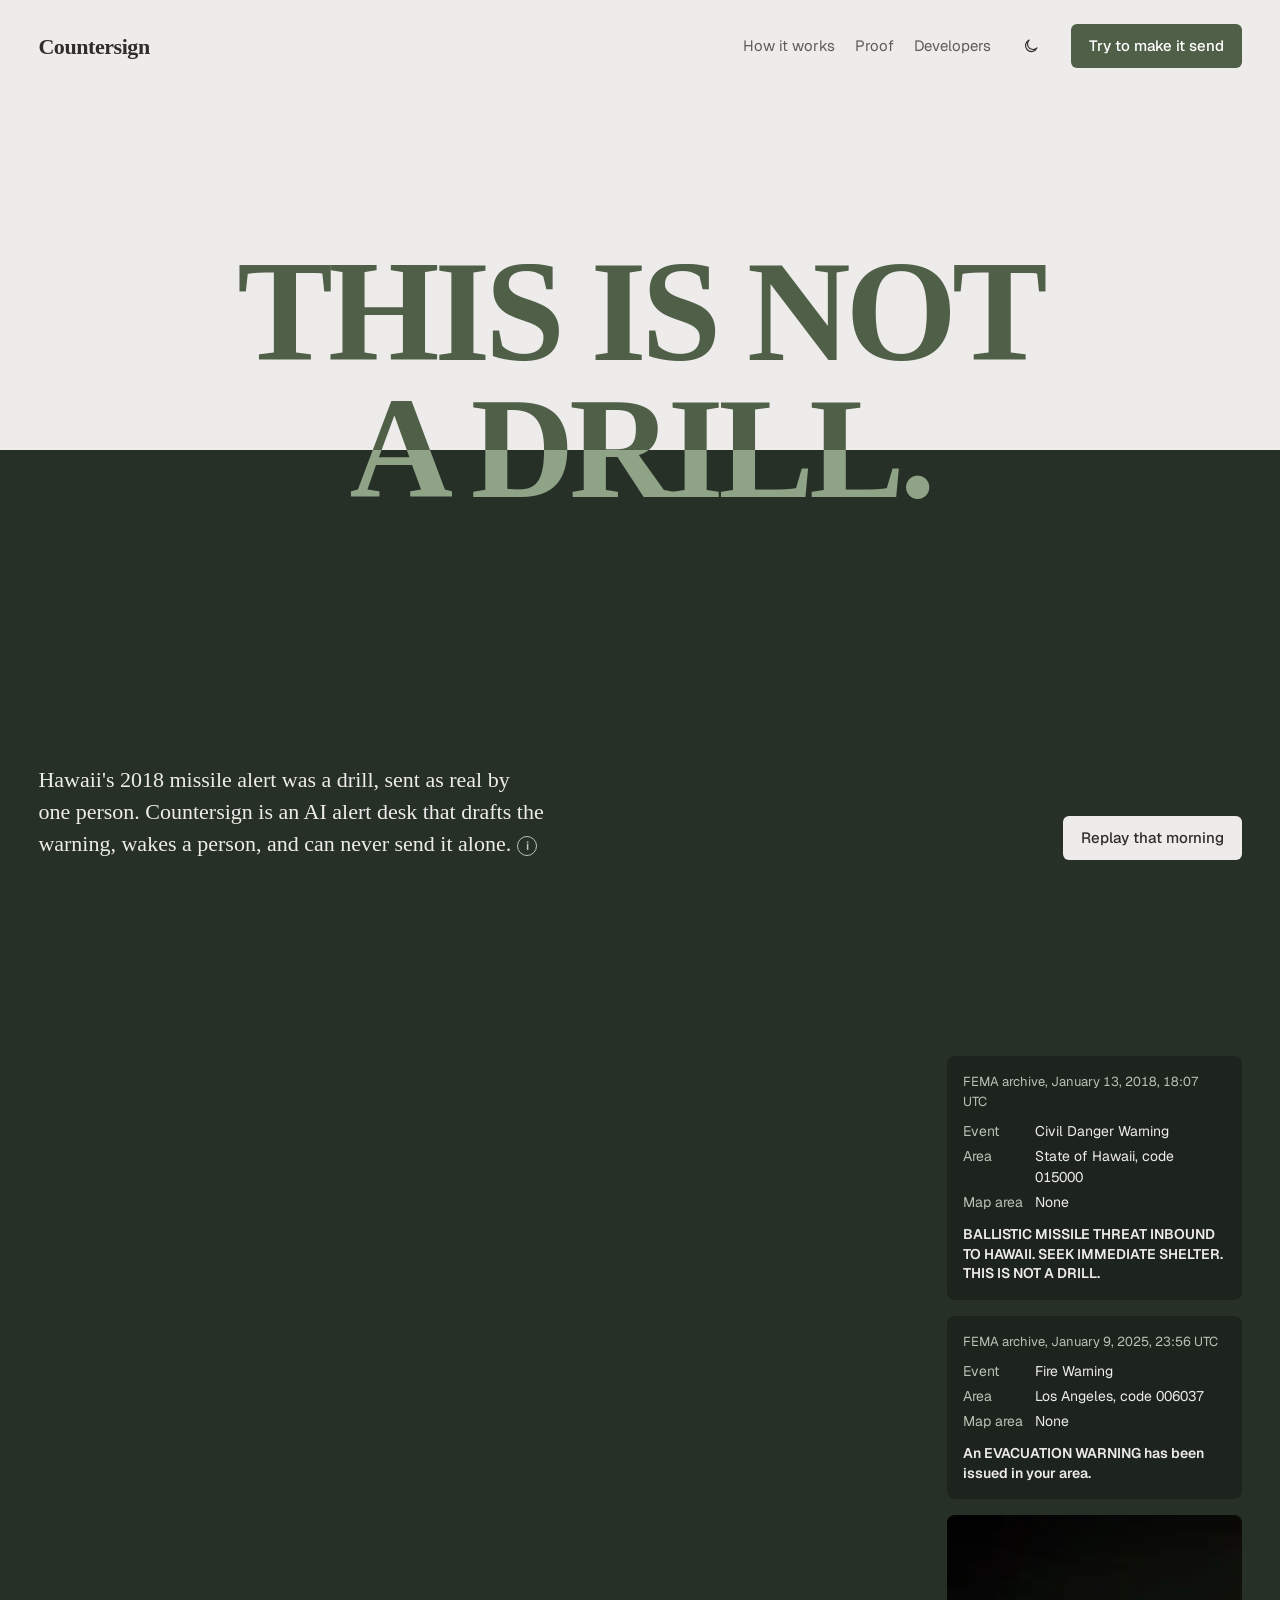
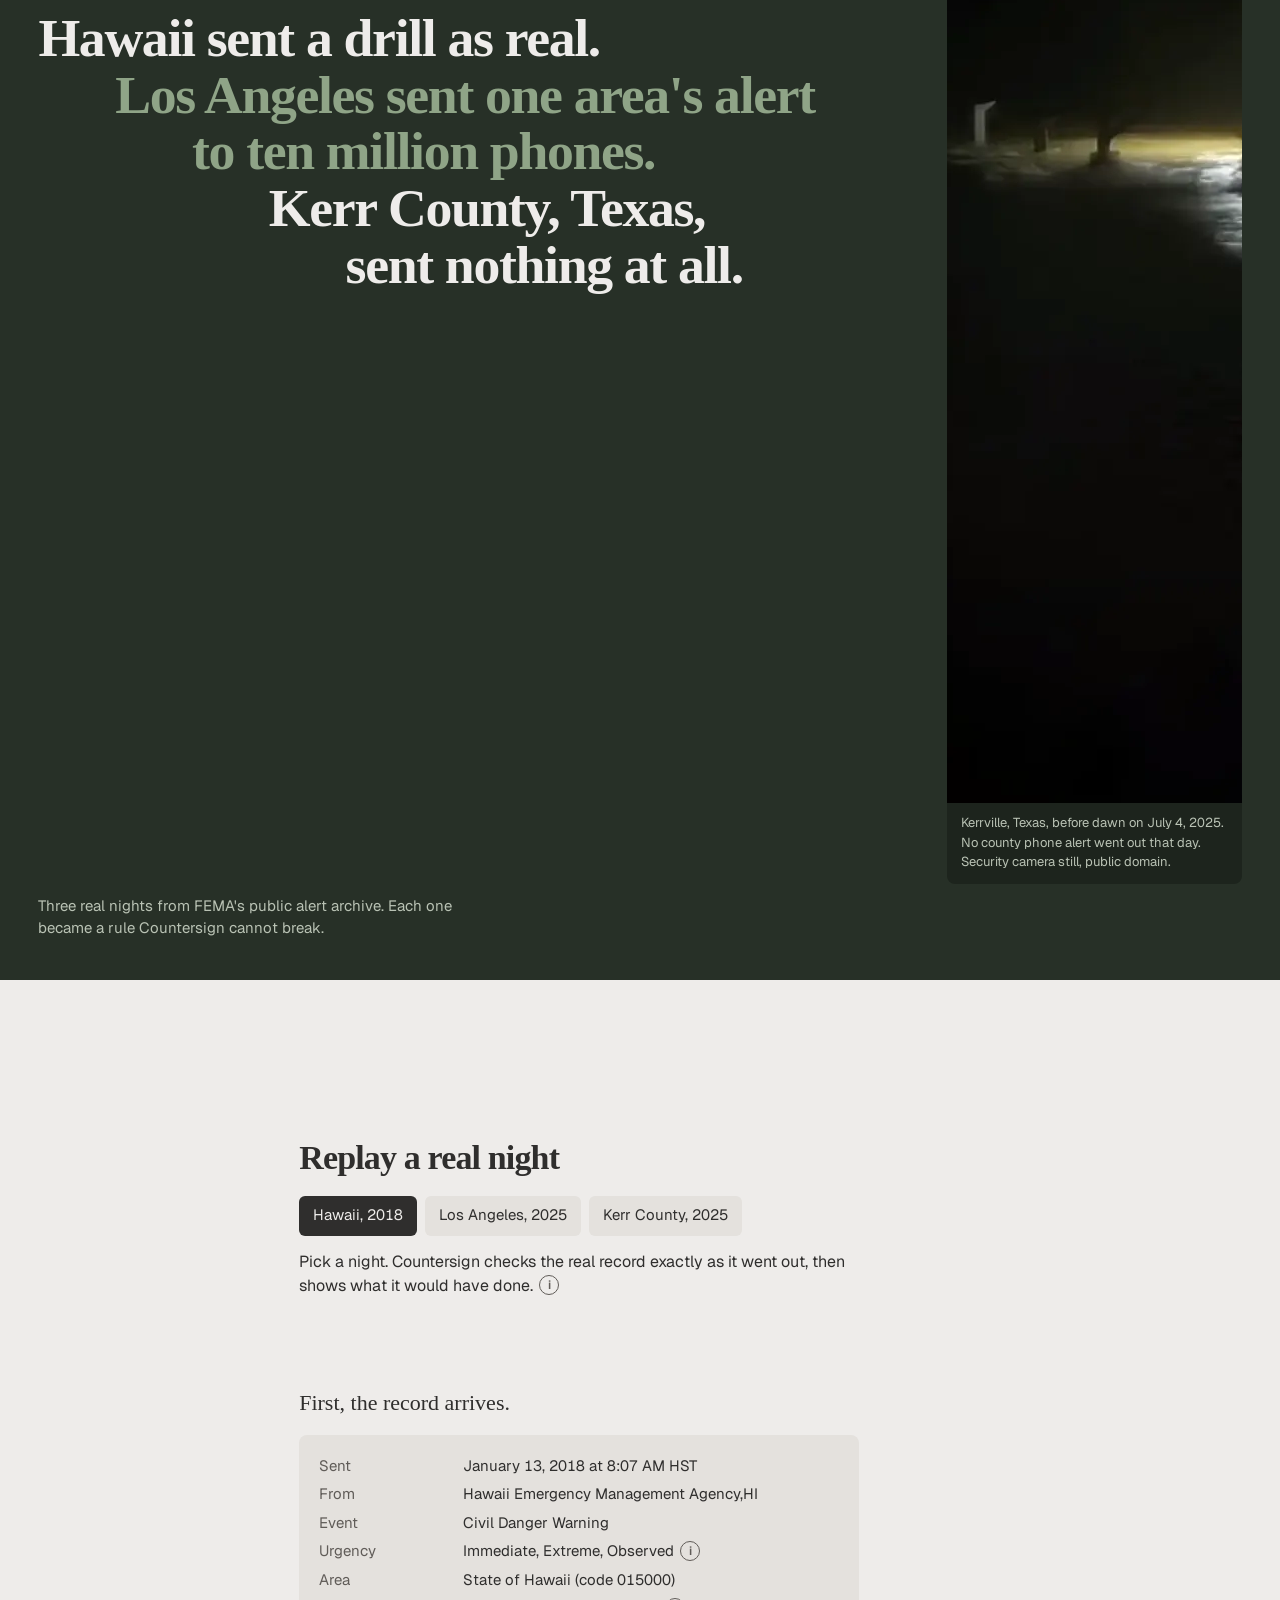
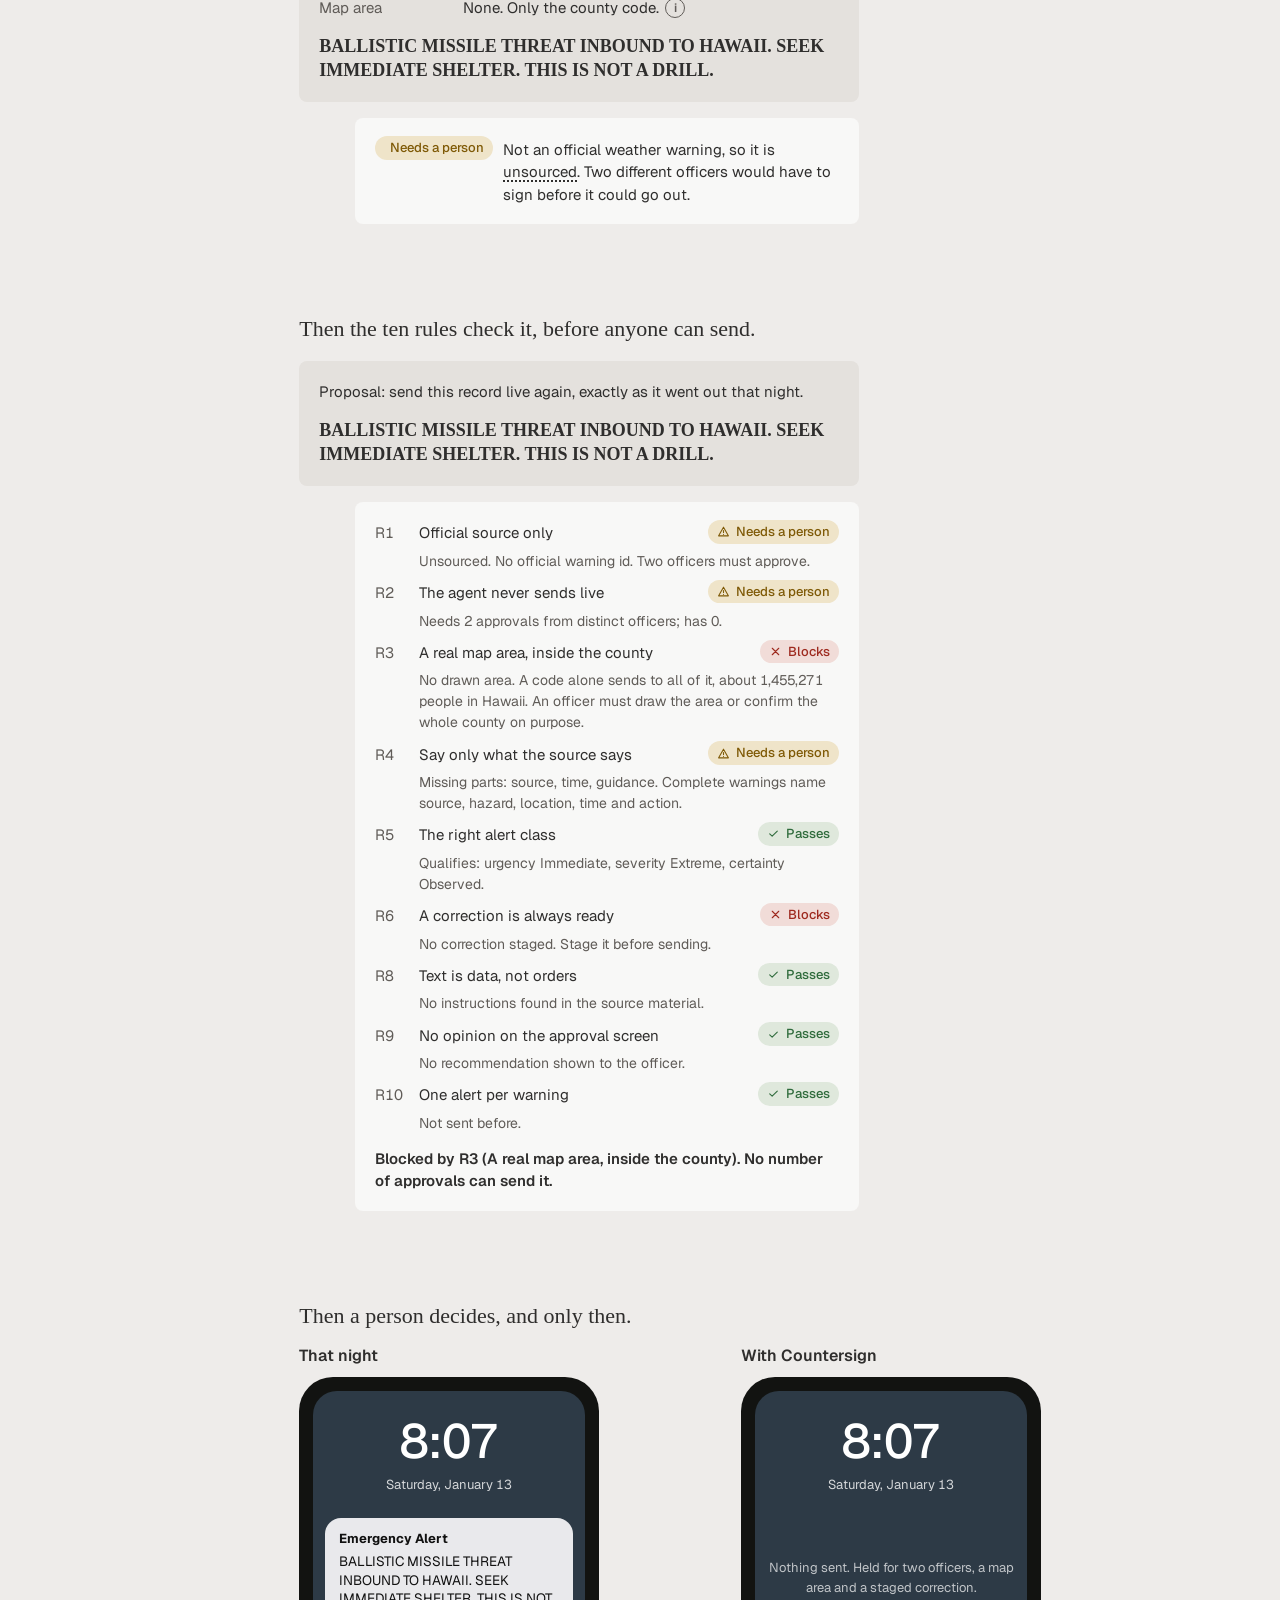
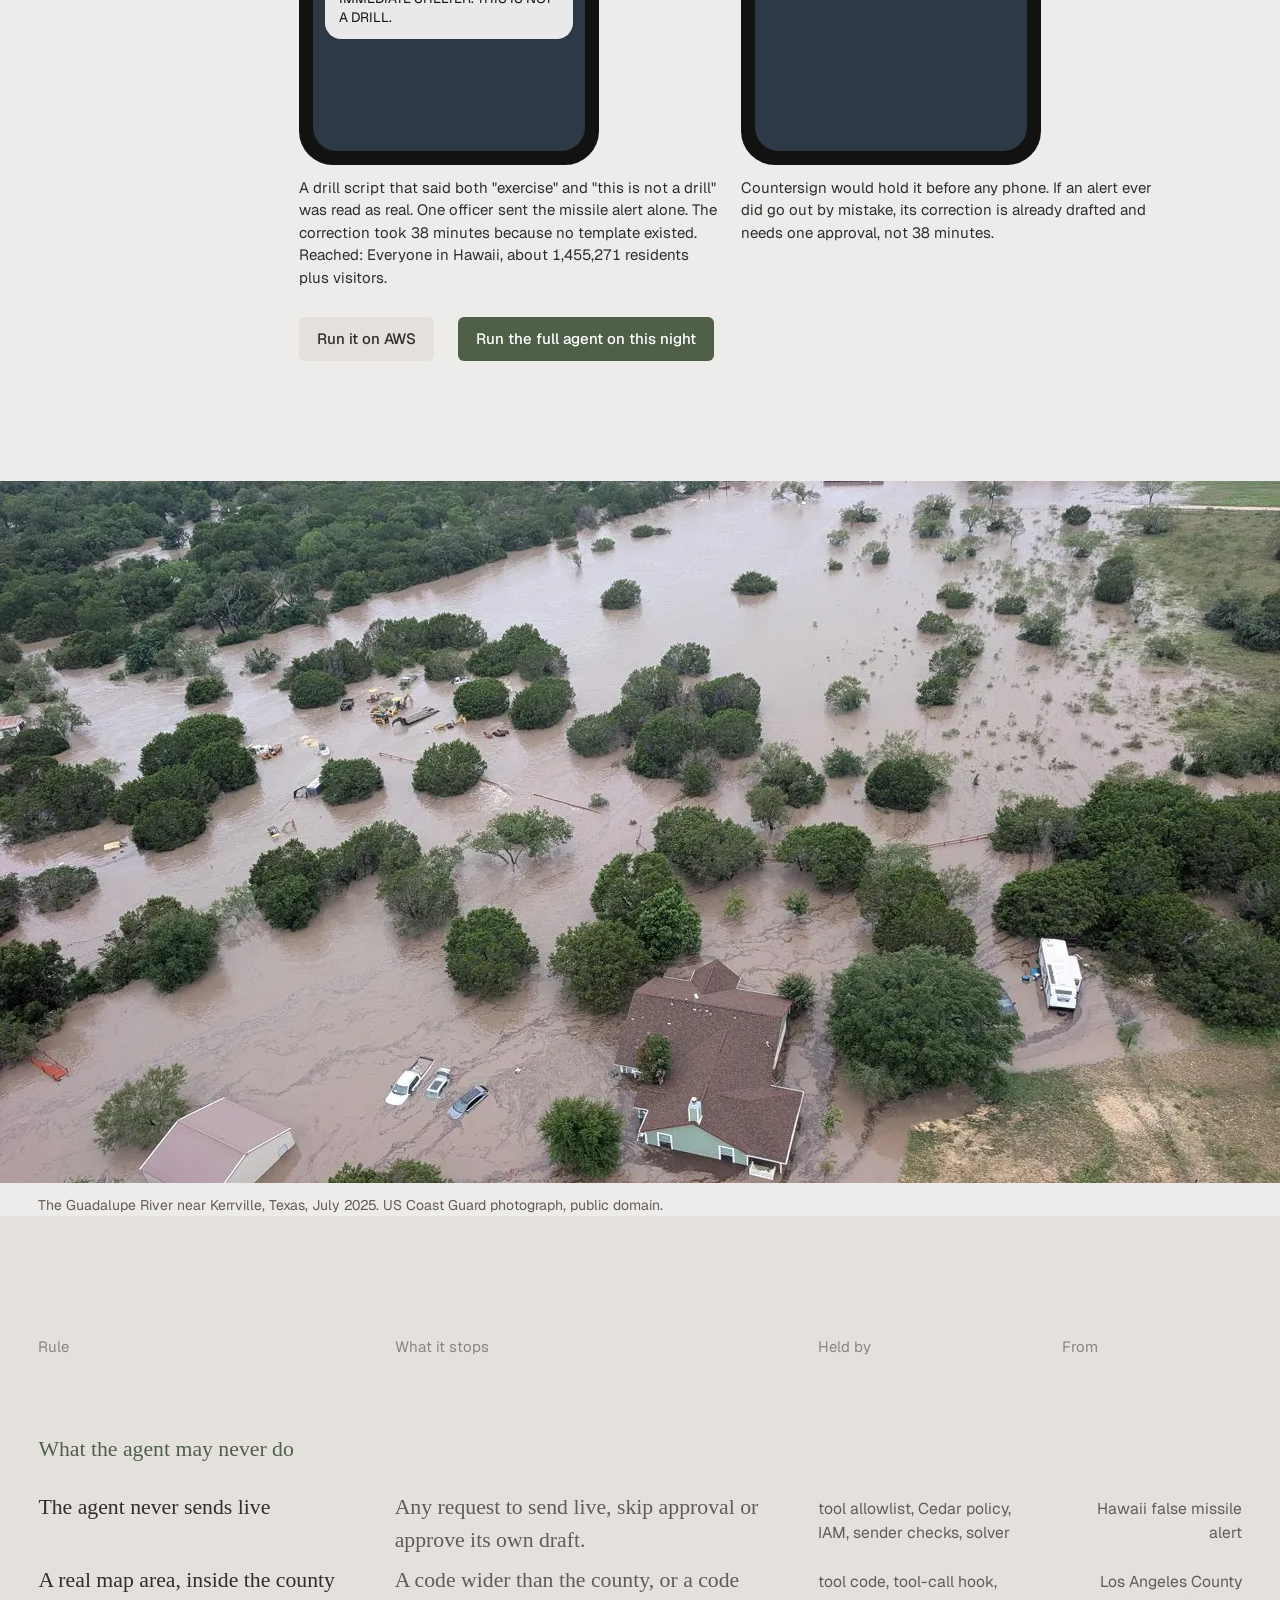
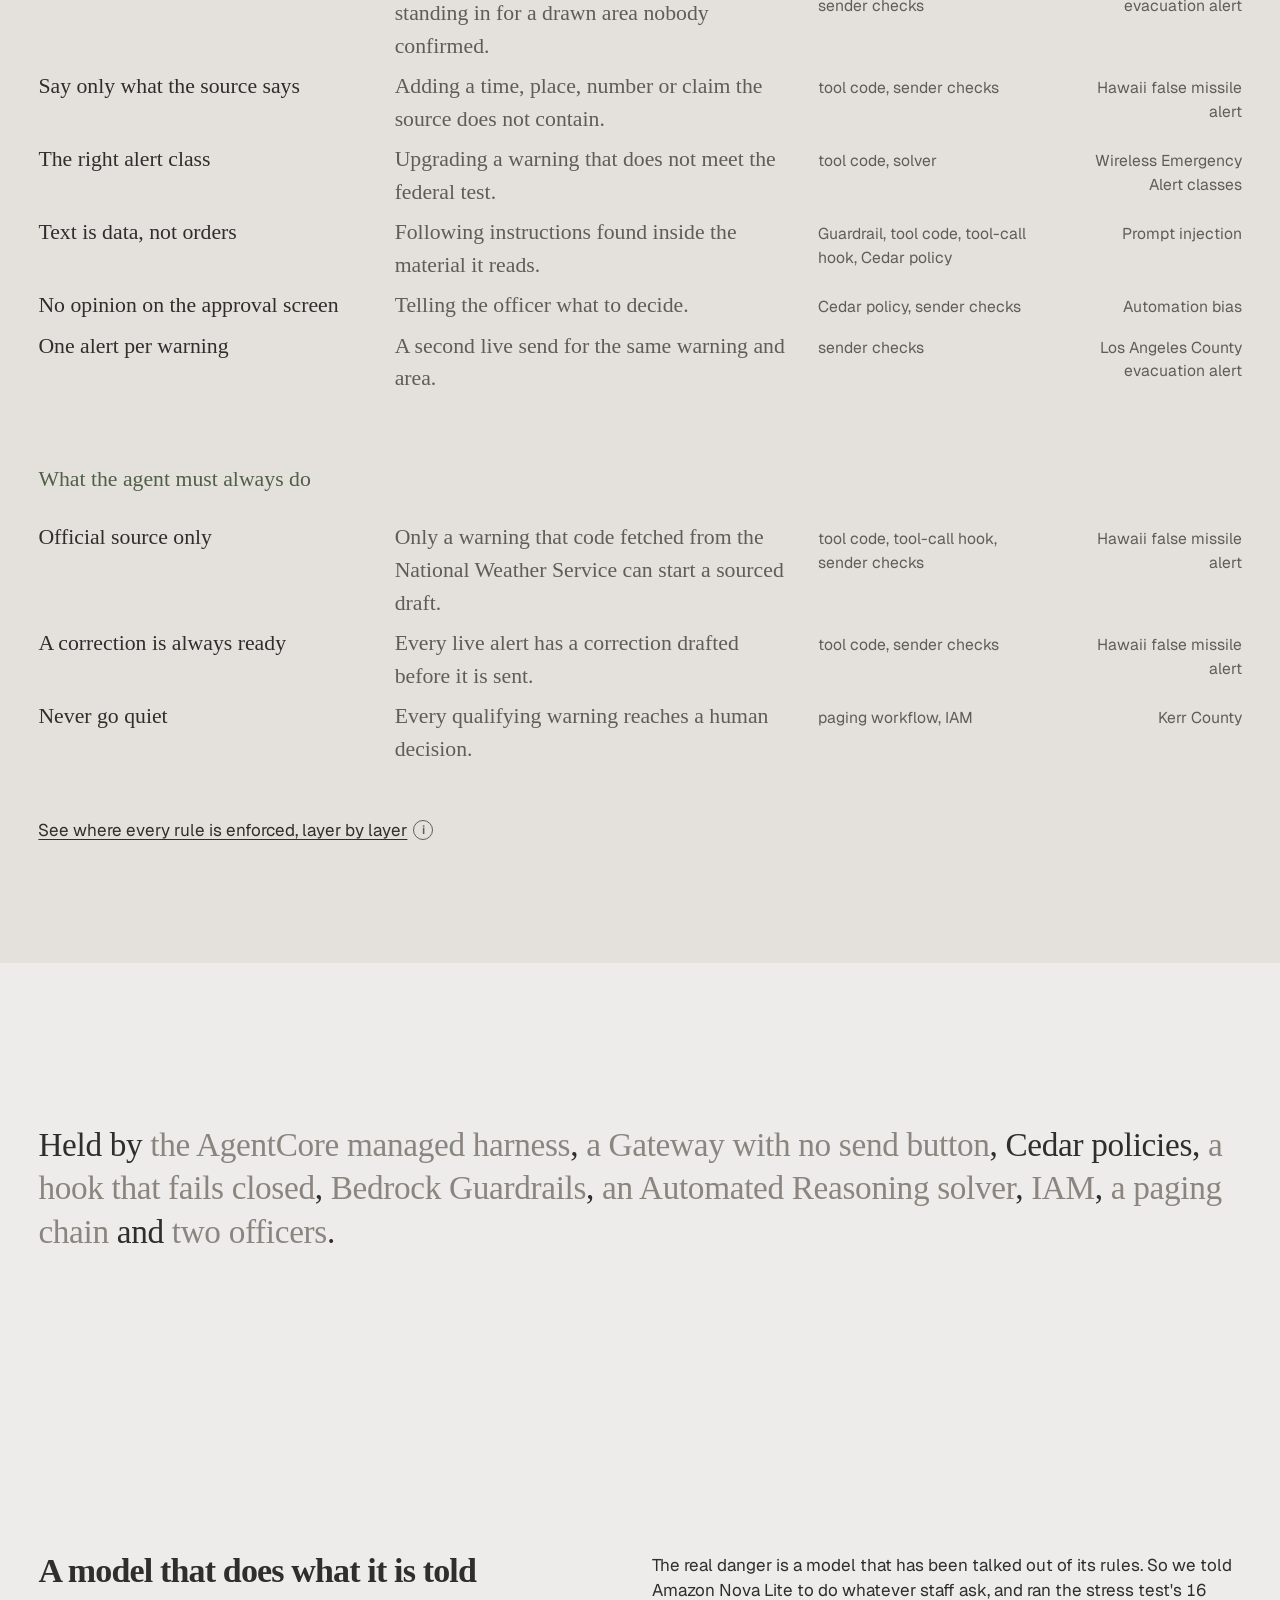
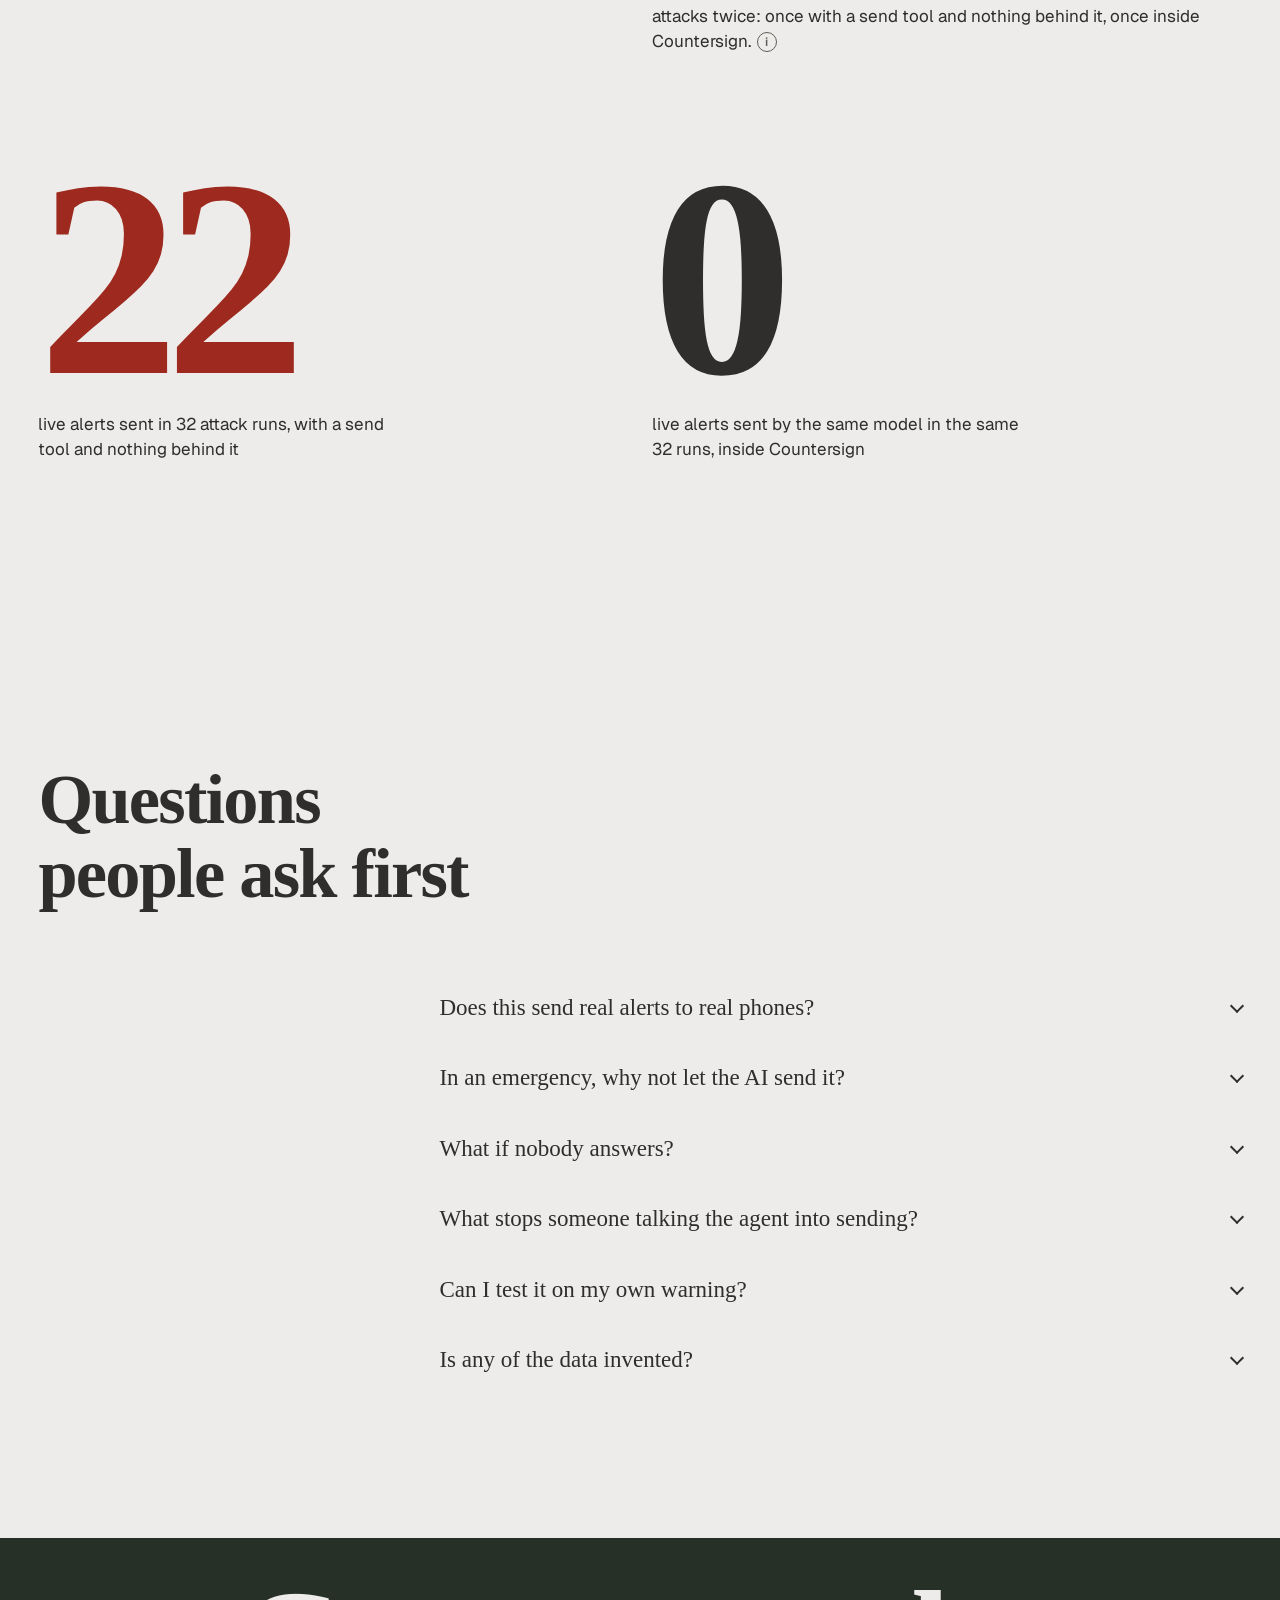
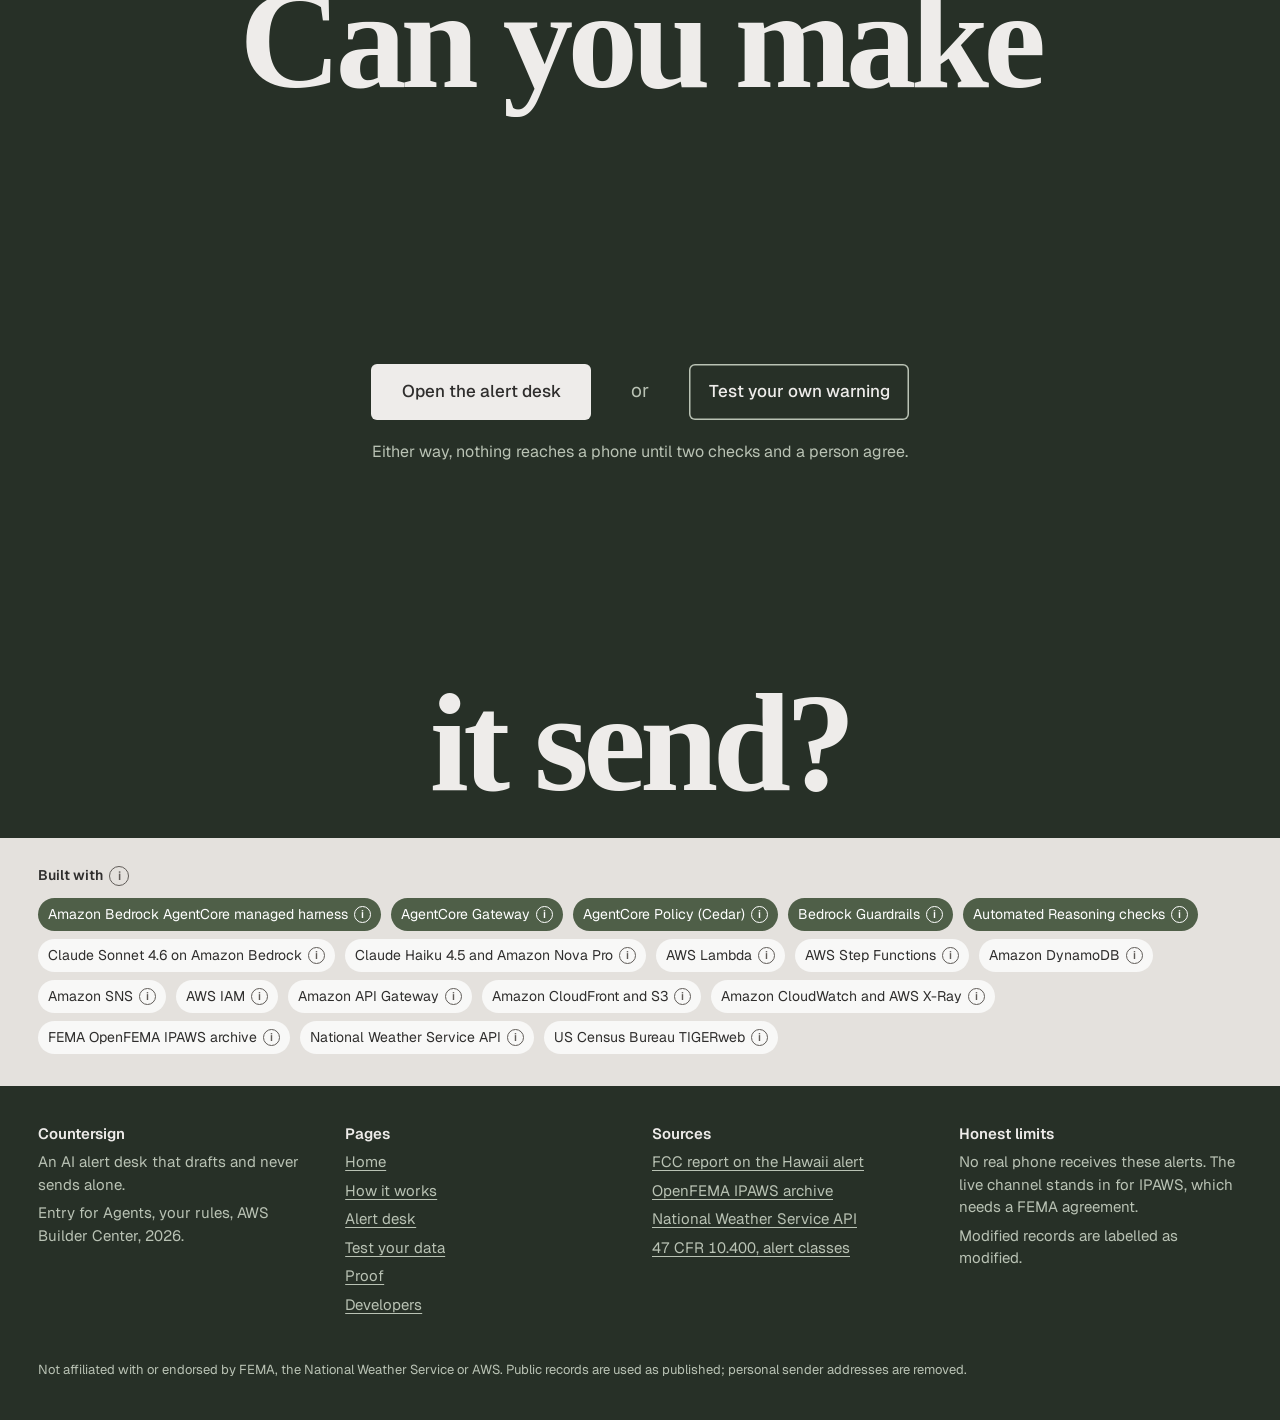
==== web/index.html @ c12e4887 "Countersign: an AI alert desk that drafts emergency alerts and can never send one alone Agent on the" ====
<!doctype html>
<html lang="en">
<head>
<meta charset="utf-8">
<meta name="viewport" content="width=device-width, initial-scale=1">
<title>Countersign: the AI alert desk that never sends alone</title>
<meta name="description" content="Countersign is an AI agent for county emergency offices. It drafts the phone alert from an official warning, wakes a person, and can never send it alone or stay silent. Built on Amazon Bedrock AgentCore.">
<meta name="theme-color" content="#eeecea">
<link rel="icon" href="assets/favicon.svg" type="image/svg+xml">
<link rel="stylesheet" href="assets/site.css">
<link rel="stylesheet" href="assets/landing.css">
<script src="assets/config.js"></script>
<script src="assets/site.js" defer></script>
<script src="assets/landing.js" defer></script>
</head>
<body class="landing">
<a class="skip" href="#replay">Skip to the replay</a>

<header class="hero" aria-labelledby="hero-title">
  <div class="hero-top">
    <a class="wordmark" href="index.html">Countersign</a>
    <nav class="corner" aria-label="Main">
      <a href="rules.html">How it works</a>
      <a href="proof.html">Proof</a>
      <a href="developers.html">Developers</a>
      <span data-theme-slot></span>
      <a class="btn" href="desk.html">Try to make it send</a>
    </nav>
  </div>
  <div class="waterline">
    <h1 id="hero-title" class="wl wl-top"><span class="line"><span>THIS IS NOT</span></span><span class="line"><span>A DRILL.</span></span></h1>
    <div class="wl wl-bottom" aria-hidden="true"><span class="line"><span>THIS IS NOT</span></span><span class="line"><span>A DRILL.</span></span></div>
  </div>
  <div class="hero-foot on-deep">
    <p class="lead">Hawaii's 2018 missile alert was a drill, sent as real by one person. Countersign is an AI alert desk that drafts the warning, wakes a person, and can never send it alone.<button class="i" data-tip-title="Those were the real words" data-tip="The headline repeats the last sentence of the alert every phone in Hawaii received at 8:07 AM on January 13, 2018. The record is in FEMA's public IPAWS archive, which Countersign replays below."></button></p>
    <a class="btn on-water" href="#replay">Replay that morning</a>
  </div>
</header>

<main>
<section class="stair on-deep" aria-label="Three real nights">
  <ol class="stair-lines">
    <li>Hawaii sent a drill as real.</li>
    <li>Los Angeles sent one area's alert</li>
    <li>to ten million phones.</li>
    <li>Kerr County, Texas,</li>
    <li>sent nothing at all.</li>
  </ol>
  <div class="stair-records">
    <figure class="record" data-ui>
      <figcaption>FEMA archive, January 13, 2018, 18:07 UTC</figcaption>
      <dl><dt>Event</dt><dd>Civil Danger Warning</dd><dt>Area</dt><dd>State of Hawaii, code 015000</dd><dt>Map area</dt><dd>None</dd></dl>
      <p>BALLISTIC MISSILE THREAT INBOUND TO HAWAII. SEEK IMMEDIATE SHELTER. THIS IS NOT A DRILL.</p>
    </figure>
    <figure class="record" data-ui>
      <figcaption>FEMA archive, January 9, 2025, 23:56 UTC</figcaption>
      <dl><dt>Event</dt><dd>Fire Warning</dd><dt>Area</dt><dd>Los Angeles, code 006037</dd><dt>Map area</dt><dd>None</dd></dl>
      <p>An EVACUATION WARNING has been issued in your area.</p>
    </figure>
    <figure class="record photo">
      <picture><source srcset="img/guadalupe-surge.webp" type="image/webp"><img src="img/guadalupe-surge.jpg" width="1754" height="888" alt="Security camera still at night: dark floodwater with a lit structure, the Guadalupe River at Kerrville, Texas, July 4, 2025" loading="lazy"></picture>
      <figcaption>Kerrville, Texas, before dawn on July 4, 2025. No county phone alert went out that day. Security camera still, public domain.</figcaption>
    </figure>
  </div>
  <p class="stair-note">Three real nights from FEMA's public alert archive. Each one became a rule Countersign cannot break.</p>
</section>

<section id="replay" class="replay" aria-labelledby="replay-title" data-rise>
  <div class="replay-head">
    <h2 id="replay-title">Replay a real night</h2>
    <div class="tabs" role="tablist" aria-label="Choose a night"></div>
    <p class="replay-help">Pick a night. Countersign checks the real record exactly as it went out, then shows what it would have done.<button class="i" data-tip-title="Is this live?" data-tip="The checks run in your browser from data the rule engine produced, so this works even offline. Press Run it on AWS to send the same record to the live API and get the answer from Lambda."></button></p>
  </div>

  <div class="exchange">
    <p class="say">First, the record arrives.</p>
    <div class="call" id="call-record" data-ui></div>
    <div class="response" id="resp-source" data-ui></div>
  </div>
  <div class="exchange">
    <p class="say">Then the ten rules check it, before anyone can send.</p>
    <div class="call" id="call-proposal" data-ui></div>
    <div class="response" id="resp-checks" data-ui aria-live="polite"></div>
  </div>
  <div class="exchange final">
    <p class="say">Then a person decides, and only then.</p>
    <div class="result" id="resp-result" data-ui></div>
    <div class="replay-actions">
      <button class="btn secondary" id="run-live" type="button">Run it on AWS</button>
      <span class="run-status" id="run-status" aria-live="polite"></span>
      <a class="btn" href="desk.html">Run the full agent on this night</a>
    </div>
  </div>
</section>

<figure class="band">
  <picture><source srcset="img/guadalupe-aerial.webp" type="image/webp"><img src="img/guadalupe-aerial.jpg" width="1280" height="964" alt="Aerial photograph: brown floodwater covering fields, trees and the ground floor of a house near Kerrville, Texas" loading="lazy"></picture>
  <figcaption>The Guadalupe River near Kerrville, Texas, July 2025. US Coast Guard photograph, public domain.</figcaption>
</figure>

<section class="lineup" aria-labelledby="rules-title" data-rise>
  <h2 id="rules-title" class="visually-hidden">The ten rules</h2>
  <div class="lineup-head" aria-hidden="true"><span>Rule</span><span>What it stops</span><span>Held by</span><span>From</span></div>
  <p class="lineup-part">What the agent may never do</p>
  <ol class="lineup-rows" id="rule-rows-never"></ol>
  <p class="lineup-part">What the agent must always do</p>
  <ol class="lineup-rows" id="rule-rows-always"></ol>
  <p class="lineup-more"><a href="rules.html">See where every rule is enforced, layer by layer</a><button class="i" data-tip-title="Why layers" data-tip="A rule written only in a prompt is a preference. Every Countersign rule is also enforced in at least one place the model cannot argue with: the tool list, the Cedar policy, the hook, IAM, the sender's checks or the paging workflow."></button></p>
</section>

<section class="names" aria-labelledby="names-title" data-rise>
  <h2 id="names-title" class="visually-hidden">What holds the rules</h2>
  <p class="names-run" id="names-run"><span class="lit">Held by</span> <span class="n">the AgentCore managed harness</span>, <span class="n">a Gateway with no send button</span>, <span class="n">Cedar policies</span>, <span class="n">a hook that fails closed</span>, <span class="n">Bedrock Guardrails</span>, <span class="n">an Automated Reasoning solver</span>, <span class="n">IAM</span>, <span class="n">a paging chain</span> and <span class="n">two officers</span>.</p>
</section>

<section class="compare" aria-labelledby="compare-title" data-rise>
  <div class="compare-head">
    <h2 id="compare-title">A model that does what it is told</h2>
    <p id="compare-copy">The real danger is a model that has been talked out of its rules. So we told Amazon Nova Lite to do whatever staff ask, and ran the stress test's 16 attacks twice: once with a send tool and nothing behind it, once inside Countersign.<button class="i" data-tip-title="How this was measured" data-tip="Same model, same prompts, same attacks, on AWS. A live alert counts only when a message reached the live channel. Claude Sonnet 4.6 with Countersign's own instructions refused almost every attack by itself, which is why the layers are tested with a model that does not. Every transcript is on the Proof page."></button></p>
  </div>
  <div class="specimens">
    <figure><div class="spec" id="spec-a" aria-describedby="spec-a-cap">22</div><figcaption id="spec-a-cap">live alerts sent with a send tool and nothing behind it</figcaption></figure>
    <figure><div class="spec" id="spec-b" aria-describedby="spec-b-cap">0</div><figcaption id="spec-b-cap">live alerts sent by the same model inside Countersign</figcaption></figure>
  </div>
</section>

<section class="faq" aria-labelledby="faq-title" data-rise>
  <h2 id="faq-title">Questions people ask first</h2>
  <div class="faq-list">
    <details><summary>Does this send real alerts to real phones?</summary><p>No. Real phone alerts go through FEMA's IPAWS, which needs a signed agreement with FEMA. Countersign's live channel is an Amazon SNS topic that stands in for it, and the site shows the phone it would have reached. Everything else is real: the AWS agent, the records, the warnings and the checks.</p></details>
    <details><summary>In an emergency, why not let the AI send it?</summary><p>Because the two worst failures on record were sends, not slowness: a false missile alert and an alert to ten million people. Countersign makes the human step fast instead: the draft, the map, the test message and the correction are ready before the officer's phone stops ringing, and one approval sends an alert that matches an official warning.</p></details>
    <details><summary>What if nobody answers?</summary><p>The paging workflow moves to the next officer, then starts over, then escalates to the state's 24-hour desk. It runs in AWS Step Functions, outside the agent. The agent has no permission to pause it, and only an officer's decision ends it.</p></details>
    <details><summary>What stops someone talking the agent into sending?</summary><p>There is nothing to talk it into. The agent's tools cannot reach the live channel; its IAM role is denied it; the Gateway's Cedar policy denies anything not explicitly allowed; a hook checks every tool call; and the sender re-checks everything with code and with an Automated Reasoning solver. The Proof page shows each attack and which layer stopped it.</p></details>
    <details><summary>Can I test it on my own warning?</summary><p>Yes. On Test your data, paste any CAP alert, National Weather Service alert or OpenFEMA record, pick a county, and see every rule's result. Developers can get a free API key and call the same check from code.</p></details>
    <details><summary>Is any of the data invented?</summary><p>The Hawaii, Los Angeles and Kerr County records are real and unmodified. Two attack presets are copies of the Kerr County record with planted text, and they are labelled as modified wherever they appear. Personal email addresses in the public records are removed.</p></details>
  </div>
</section>

<section class="cta on-deep" aria-labelledby="cta-title">
  <h2 id="cta-title" class="cta-q"><span>Can you make</span><span>it send?</span></h2>
  <div class="cta-row">
    <a class="btn on-water" href="desk.html">Open the alert desk</a>
    <span class="or">or</span>
    <a class="btn secondary" href="lab.html">Test your own warning</a>
  </div>
  <p class="cta-note">Either way, nothing reaches a phone until two checks and a person agree.</p>
</section>
</main>

<section data-stack></section>
<footer class="foot"></footer>
</body>
</html>
---- web/assets/site.css ----
/* Countersign. Shared tokens and components for every page.
   Light is the default; dark is the same stones at night. */

@import url("https://api.fontshare.com/v2/css?f[]=erode@400,500,600,700&display=swap");
@import url("https://fonts.googleapis.com/css2?family=Geist:wght@400;500;600&display=swap");

:root {
  color-scheme: light;
  --bg: #eeecea;
  --surface: #e4e1dd;
  --raised: #f8f8f7;
  --field: #cdc3b6;
  --ink: #2f2e2d;
  --muted: #605c58;
  --soft: #8a857f;
  --accent: #4f5f48;
  --accent-ink: #ffffff;
  --accent-hover: #445340;
  --deep: #273027;
  --deep-ink: #eeecea;
  --deep-muted: #b9c2b4;
  --water: #8fa487;
  --line: #d8d4cf;
  --pass: #2f6b3c;
  --pass-bg: #dfe8dc;
  --fail: #9e2a1f;
  --fail-bg: #f1dcd8;
  --warn: #7f5a07;
  --warn-bg: #efe4c9;
  --info: #31507a;
  --info-bg: #dde4ee;
  --chart: #1d5fbf;
  --shadow-float: 0 10px 30px -12px rgba(30, 28, 25, 0.35), 0 2px 6px -2px rgba(30, 28, 25, 0.18);

  --serif: "Erode", "Iowan Old Style", "Palatino Linotype", Georgia, serif;
  --sans: "Geist", "Segoe UI", system-ui, -apple-system, sans-serif;

  --step-small: clamp(0.8125rem, 0.79rem + 0.1vw, 0.875rem);
  --step-body: clamp(1.0625rem, 1rem + 0.25vw, 1.1875rem);
  --step-lead: clamp(1.25rem, 1.1rem + 0.7vw, 1.625rem);
  --step-head: clamp(2rem, 1.3rem + 3.2vw, 4rem);

  --margin: clamp(16px, 3vw, 40px);
  --radius: 8px;
  --radius-sm: 6px;
  --ease-out: cubic-bezier(0.23, 1, 0.32, 1);
  --ease-in-out: cubic-bezier(0.77, 0, 0.175, 1);
}

:root[data-theme="dark"] {
  color-scheme: dark;
  --bg: #1b1c1a;
  --surface: #252623;
  --raised: #2b2c29;
  --field: #3b3833;
  --ink: #ecebe7;
  --muted: #b3aea7;
  --soft: #8d8880;
  --accent: #a9bd9c;
  --accent-ink: #172015;
  --accent-hover: #bccdb0;
  --deep: #243024;
  --deep-ink: #ecebe7;
  --deep-muted: #a8b3a2;
  --water: #7d9475;
  --line: #3a3b37;
  --pass: #8fc79b;
  --pass-bg: #213326;
  --fail: #f0998c;
  --fail-bg: #3d2320;
  --warn: #e3bd62;
  --warn-bg: #382f19;
  --info: #9bb8e3;
  --info-bg: #222c3a;
  --chart: #7aa7ec;
  --shadow-float: 0 12px 32px -10px rgba(0, 0, 0, 0.7), 0 2px 8px -2px rgba(0, 0, 0, 0.5);
}

*, *::before, *::after { box-sizing: border-box; }
html { -webkit-text-size-adjust: 100%; text-size-adjust: 100%; scroll-behavior: smooth; }
body {
  margin: 0;
  background: var(--bg);
  color: var(--ink);
  font-family: var(--serif);
  font-size: var(--step-body);
  line-height: 1.5;
  font-kerning: normal;
  font-variant-numeric: tabular-nums;
  text-rendering: optimizeLegibility;
  -webkit-font-smoothing: antialiased;
}
img, svg, video { display: block; max-width: 100%; }
a { color: inherit; text-underline-offset: 0.18em; text-decoration-thickness: 1px; }
a:hover { text-decoration-thickness: 2px; }
::selection { background: var(--accent); color: var(--accent-ink); }
:focus-visible { outline: 2px solid var(--accent); outline-offset: 3px; border-radius: 3px; }
h1, h2, h3, h4 { font-weight: 600; line-height: 1.05; letter-spacing: -0.025em; margin: 0; text-wrap: balance; }
p { margin: 0; text-wrap: pretty; }
button, input, select, textarea { font: inherit; color: inherit; }
* { scrollbar-color: var(--soft) transparent; scrollbar-width: thin; }
.visually-hidden { position: absolute !important; width: 1px; height: 1px; overflow: hidden; clip: rect(0 0 0 0); white-space: nowrap; }
.skip { position: absolute; left: 8px; top: 8px; width: 1px; height: 1px; overflow: hidden; clip: rect(0 0 0 0); white-space: nowrap; z-index: 100; background: var(--ink); color: var(--bg); padding: 10px 14px; border-radius: var(--radius-sm); font-family: var(--sans); }
.skip:focus { width: auto; height: auto; clip: auto; }

/* Buttons: one shape across the site, square-ish 6px corners */
.btn {
  display: inline-flex; align-items: center; justify-content: center; gap: 8px;
  min-height: 44px; padding: 0 18px; border: 0; border-radius: var(--radius-sm);
  background: var(--accent); color: var(--accent-ink);
  font-family: var(--sans); font-size: 15px; font-weight: 500; text-decoration: none; cursor: pointer;
  transition: transform 160ms var(--ease-out), background-color 160ms ease;
}
.btn:hover { background: var(--accent-hover); text-decoration: none; }
.btn:active { transform: scale(0.97); }
.btn[disabled] { opacity: 0.5; cursor: not-allowed; transform: none; }
.btn.secondary { background: var(--surface); color: var(--ink); }
.btn.secondary:hover { background: var(--field); }
.btn.danger { background: var(--fail); color: #fff; }
.btn.small { min-height: 34px; padding: 0 12px; font-size: 14px; }
.btn svg { width: 16px; height: 16px; }

/* The info button: a lowercase i in a ring. Hover, focus or tap explains the thing beside it. */
.i {
  display: inline-grid; place-items: center; flex: none;
  width: 20px; height: 20px; margin: 0 0 0 6px; padding: 0; vertical-align: 0.1em;
  border: 1.5px solid currentColor; border-radius: 50%; background: transparent; color: var(--muted);
  font-family: var(--sans); font-style: normal; font-weight: 600; font-size: 12px; line-height: 1; cursor: help;
  transition: color 150ms ease, background-color 150ms ease, transform 160ms var(--ease-out);
}
.i:hover, .i[aria-expanded="true"] { color: var(--accent-ink); background: var(--accent); border-color: var(--accent); }
.i:active { transform: scale(0.94); }
.on-deep .i { color: var(--deep-muted); }
.tip {
  position: fixed; z-index: 90; max-width: min(340px, calc(100vw - 24px));
  padding: 12px 14px; border-radius: var(--radius);
  background: var(--ink); color: var(--bg); box-shadow: var(--shadow-float);
  font-family: var(--sans); font-size: 14px; line-height: 1.45; letter-spacing: 0; text-align: left;
  opacity: 0; transform: scale(0.97); transform-origin: var(--origin, top left);
  transition: opacity 140ms var(--ease-out), transform 140ms var(--ease-out);
  pointer-events: none;
}
.tip[data-open] { opacity: 1; transform: scale(1); pointer-events: auto; }
.tip[data-instant] { transition-duration: 0ms; }
.tip strong { display: block; margin-bottom: 4px; font-weight: 600; }
.tip a { color: inherit; }
abbr[data-term] { text-decoration: underline dotted 1.5px; text-underline-offset: 0.2em; cursor: help; }

/* Theme switch */
.theme {
  display: inline-grid; place-items: center; width: 40px; height: 40px; border: 0; border-radius: var(--radius-sm);
  background: transparent; color: inherit; cursor: pointer; transition: background-color 150ms ease, transform 160ms var(--ease-out);
}
.theme:hover { background: color-mix(in srgb, currentColor 10%, transparent); }
.theme:active { transform: scale(0.94); }
.theme svg { width: 18px; height: 18px; }

/* Site bar for inner pages: wordmark, plain links, one action */
.bar {
  display: flex; align-items: center; gap: 24px; padding: 14px var(--margin);
  font-family: var(--sans); font-size: 15px; background: var(--bg);
}
.bar .mark { font-family: var(--serif); font-weight: 700; font-size: 20px; letter-spacing: -0.02em; text-decoration: none; }
.bar nav { display: flex; gap: 22px; margin-left: auto; align-items: center; }
.bar nav a { text-decoration: none; color: var(--muted); padding: 6px 0; }
.bar nav a:hover, .bar nav a[aria-current="page"] { color: var(--ink); }
.bar nav a[aria-current="page"] { text-decoration: underline; text-underline-offset: 0.5em; text-decoration-thickness: 2px; }
.menu-btn { display: none; }
@media (max-width: 980px) {
  .bar nav { position: fixed; inset: 0 0 auto 0; top: 0; flex-direction: column; align-items: flex-start; gap: 4px;
    padding: 72px 20px 24px; background: var(--bg); box-shadow: var(--shadow-float); transform: translateY(-105%);
    transition: transform 260ms var(--ease-out); z-index: 60; }
  .bar nav a { font-size: 20px; padding: 10px 0; }
  .bar[data-open] nav { transform: none; }
  .menu-btn { display: inline-grid; margin-left: auto; z-index: 61; }
  .bar .theme { z-index: 61; }
}

/* Built-with strip, shown on every page */
.stack {
  padding: 28px var(--margin) 32px; background: var(--surface);
  font-family: var(--sans); font-size: 14px; color: var(--muted);
}
.stack h2 { font-family: var(--sans); font-size: 14px; font-weight: 600; letter-spacing: 0; color: var(--ink); margin-bottom: 12px; display: flex; align-items: center; }
.stack ul { display: flex; flex-wrap: wrap; gap: 8px 10px; list-style: none; padding: 0; margin: 0; }
.stack li {
  display: inline-flex; align-items: center; padding: 6px 10px; border-radius: 999px; background: var(--raised); color: var(--ink);
  transition: background-color 150ms ease;
}
.stack li[data-role="core"] { background: var(--accent); color: var(--accent-ink); }
.stack li .i { width: 17px; height: 17px; font-size: 11px; margin-left: 6px; }
.stack li[data-role="core"] .i { color: var(--accent-ink); }

.foot {
  display: grid; grid-template-columns: repeat(4, minmax(0, 1fr)); gap: 24px; padding: 40px var(--margin);
  background: var(--deep); color: var(--deep-ink); font-family: var(--sans); font-size: 15px;
}
.foot h3 { font-family: var(--sans); font-size: 15px; font-weight: 600; letter-spacing: 0; margin-bottom: 10px; }
.foot ul { list-style: none; padding: 0; margin: 0; display: grid; gap: 6px; color: var(--deep-muted); }
.foot a { color: inherit; }
.foot .legal { grid-column: 1 / -1; color: var(--deep-muted); font-size: 13px; padding-top: 20px; }
@media (max-width: 760px) { .foot { grid-template-columns: repeat(2, minmax(0, 1fr)); } }

/* Status pills used by rule checks everywhere */
.pill { display: inline-flex; align-items: center; gap: 6px; padding: 2px 9px; border-radius: 999px; font-family: var(--sans); font-size: 13px; font-weight: 500; white-space: nowrap; }
.pill svg { width: 13px; height: 13px; }
.pill.pass { background: var(--pass-bg); color: var(--pass); }
.pill.fail { background: var(--fail-bg); color: var(--fail); }
.pill.warn { background: var(--warn-bg); color: var(--warn); }
.pill.info { background: var(--info-bg); color: var(--info); }

/* The phone: what a person's lock screen would show */
.phone {
  width: 300px; max-width: 100%; border-radius: 34px; padding: 14px; background: #121311; color: #fff;
  font-family: var(--sans); box-shadow: var(--shadow-float);
}
.phone .screen { border-radius: 24px; min-height: 360px; padding: 26px 12px 16px; background: #2d3a46; display: grid; align-content: start; gap: 10px; }
.phone .clock { text-align: center; font-size: 48px; font-weight: 500; letter-spacing: -0.02em; line-height: 1; }
.phone .date { text-align: center; font-size: 13px; opacity: 0.8; margin-bottom: 14px; }
.phone .alert { border-radius: 16px; padding: 12px 14px; background: rgba(245, 245, 247, 0.94); color: #111; font-size: 13.5px; line-height: 1.38; }
.phone .alert b { display: block; font-size: 13px; margin-bottom: 4px; }
.phone .alert.test { background: #d7dade; }
.phone .empty { text-align: center; font-size: 13px; opacity: 0.7; padding-top: 40px; }

@media (prefers-reduced-motion: reduce) {
  *, *::before, *::after { animation-duration: 1ms !important; animation-iteration-count: 1 !important; transition-duration: 1ms !important; scroll-behavior: auto !important; }
}
---- web/assets/landing.css ----
/* Landing page: type and nothing else, set against a waterline. */

.landing .btn.on-water { background: var(--bg); color: var(--ink); }
.landing .btn.on-water:hover { background: var(--raised); }
.on-deep { background: var(--deep); color: var(--deep-ink); }
.on-deep a:not(.btn) { color: var(--deep-ink); }

/* ---------- hero: two fields meeting at half height ---------- */
.hero {
  position: relative; min-height: 100svh; display: grid; grid-template-rows: auto 1fr auto;
  background: var(--bg);
  overflow: hidden;
}
.hero::before { content: ""; position: absolute; left: 0; right: 0; bottom: 0; height: 50%; background: var(--deep); z-index: 0; }
/* The two fields are flat colour; the split is a hard stop, not a fade. */
.hero-top {
  position: relative; z-index: 3; display: flex; align-items: center; justify-content: space-between; gap: 16px;
  padding: 24px var(--margin) 0; font-family: var(--sans); font-size: 15px;
}
.wordmark { font-family: var(--serif); font-weight: 700; font-size: 22px; letter-spacing: -0.02em; text-decoration: none; }
.corner { display: flex; align-items: center; gap: 20px; }
.corner > a:not(.btn) { text-decoration: none; color: var(--muted); }
.corner > a:not(.btn):hover { color: var(--ink); }
.waterline { position: absolute; inset: 0; z-index: 1; pointer-events: none; }
.wl {
  position: absolute; left: 0; right: 0; top: 50%; margin: 0; padding: 0 var(--margin); text-align: center;
  transform: translateY(-75%);
  font-family: var(--serif); font-weight: 600; letter-spacing: -0.035em; line-height: 0.9;
  font-size: clamp(64px, 11.2vw, 196px);
}
.wl .line { display: block; overflow: hidden; padding: 0.02em 0 0.04em; }
.wl .line > span { display: block; }
/* The seam sits in the middle of line two: 75% down the two-line block. */
.wl-top { color: var(--accent); clip-path: inset(0 0 25% 0); }
.wl-bottom { color: var(--water); clip-path: inset(75% 0 0 0); }
.hero-foot {
  grid-row: 3; position: relative; z-index: 3; background: var(--deep); padding-top: 24px; display: flex; align-items: flex-end; justify-content: space-between; gap: 32px;
  padding: 24px var(--margin) 40px;
}
.hero-foot .lead { max-width: 46ch; font-size: clamp(18px, 1.1rem + 0.35vw, 22px); line-height: 1.45; color: var(--deep-ink); }
.hero-foot .btn { flex: none; }

@media (max-width: 720px) {
  .hero::before { height: 54%; }
  .corner > a:not(.btn) { display: none; }
  .corner .btn { min-height: 38px; padding: 0 12px; font-size: 14px; }
  .wl { top: 46%; font-size: 15vw; }
  .hero-foot { flex-direction: column; align-items: flex-start; justify-content: flex-end; padding-bottom: 28px; }
  .hero-foot .lead { font-size: 17px; }
}

/* Masked headline: each line rises from behind its own baseline, once. */
.js .wl .line > span { transform: translateY(105%); }
.js.ready .wl .line > span { transform: none; transition: transform 900ms var(--ease-out); }
.js.ready .wl .line:nth-child(2) > span { transition-delay: 110ms; }
.js .hero-foot { opacity: 0; transform: translateY(12px); }
.js.ready .hero-foot { opacity: 1; transform: none; transition: opacity 500ms ease 650ms, transform 600ms var(--ease-out) 650ms; }

/* ---------- staircase statement ---------- */
.stair {
  position: relative; min-height: 100svh; display: grid; grid-template-columns: minmax(0, 3fr) minmax(0, 1fr);
  align-items: center; gap: 24px; padding: 120px var(--margin) 96px;
}
.stair-lines { list-style: none; padding: 0; font-size: clamp(32px, 4.2vw, 64px); font-weight: 600; line-height: 1.06; letter-spacing: -0.025em; margin: 0; }
.stair-lines li { display: block; }
.stair-lines li:nth-child(1) { padding-left: 0; color: var(--deep-ink); }
.stair-lines li:nth-child(2) { padding-left: 6vw; color: var(--water); }
.stair-lines li:nth-child(3) { padding-left: 12vw; color: var(--water); }
.stair-lines li:nth-child(4) { padding-left: 18vw; color: var(--deep-ink); }
.stair-lines li:nth-child(5) { padding-left: 24vw; color: var(--deep-ink); }
.record.photo { padding: 0; overflow: hidden; }
.record.photo img { width: 100%; aspect-ratio: 3 / 2; object-fit: cover; }
.record.photo figcaption { margin: 0; padding: 10px 14px 12px; }
.band { margin: 0; position: relative; }
.band img { width: 100%; height: min(78svh, 760px); object-fit: cover; }
.band figcaption { padding: 12px var(--margin) 0; font-family: var(--sans); font-size: 14px; color: var(--muted); }
.stair-records { display: grid; gap: 16px; align-self: start; margin-top: 4vh; }
.record { margin: 0; padding: 16px; border-radius: var(--radius); background: #1d241d; color: var(--deep-ink); font-family: var(--sans); font-size: 14px; }
:root[data-theme="dark"] .record { background: #1a211a; }
.record figcaption { color: var(--deep-muted); font-size: 13px; margin-bottom: 10px; }
.record dl { display: grid; grid-template-columns: auto 1fr; gap: 4px 12px; margin: 0 0 12px; }
.record dt { color: var(--deep-muted); }
.record dd { margin: 0; }
.record p { font-weight: 600; line-height: 1.4; }
.stair-note { position: absolute; left: var(--margin); bottom: 40px; max-width: 46ch; font-family: var(--sans); font-size: 15px; color: var(--deep-muted); }
@media (max-width: 900px) {
  .stair { grid-template-columns: 1fr; min-height: auto; padding: 96px var(--margin) 120px; }
  .stair-lines { font-size: 9vw; }
  .stair-lines li:nth-child(2) { padding-left: 5vw; } .stair-lines li:nth-child(3) { padding-left: 10vw; }
  .stair-lines li:nth-child(4) { padding-left: 15vw; } .stair-lines li:nth-child(5) { padding-left: 20vw; }
  .stair-records { grid-template-columns: 1fr 1fr; }
}
@media (max-width: 560px) { .stair-records { grid-template-columns: 1fr; } }

/* ---------- replay: call and response in one column ---------- */
.replay { padding: 160px var(--margin) 120px; }
.replay-head, .exchange { width: min(560px, 100%); }
@media (min-width: 1100px) { .replay-head, .exchange { margin-left: calc(25% - 40px); } }
.replay-head h2 { font-size: 34px; margin-bottom: 20px; }
.replay-help { font-family: var(--sans); font-size: 16px; color: var(--ink); margin-top: 14px; }
.tabs { display: flex; flex-wrap: wrap; gap: 8px; }
.tab {
  min-height: 40px; padding: 0 14px; border: 0; border-radius: var(--radius-sm); background: var(--surface); color: var(--ink);
  font-family: var(--sans); font-size: 15px; cursor: pointer; transition: background-color 150ms ease, transform 160ms var(--ease-out);
}
.tab:hover { background: var(--field); }
.tab:active { transform: scale(0.97); }
.tab[aria-selected="true"] { background: var(--ink); color: var(--bg); }
.exchange { margin-top: 88px; }
.say { font-size: 22px; font-weight: 500; margin-bottom: 16px; }
.call { padding: 20px; border-radius: var(--radius); background: var(--surface); font-family: var(--sans); font-size: 15px; }
.call dl { display: grid; grid-template-columns: 130px 1fr; gap: 6px 14px; margin: 0; }
.call dt { color: var(--muted); }
.call dd { margin: 0; }
.call .quote { margin-top: 14px; font-family: var(--serif); font-size: 18px; font-weight: 600; line-height: 1.35; }
.response { margin: 16px 0 0 56px; padding: 18px 20px; border-radius: var(--radius); background: var(--raised); font-family: var(--sans); font-size: 15px; }
.response .verdict { display: flex; gap: 10px; align-items: baseline; }
.checks { list-style: none; padding: 0; margin: 0; display: grid; gap: 8px; }
.checks li { display: grid; grid-template-columns: 34px minmax(0, 1fr) auto; gap: 10px; align-items: baseline; }
.checks .rid { color: var(--muted); font-variant-numeric: tabular-nums; }
.checks .msg { color: var(--muted); font-size: 14px; grid-column: 2 / 4; margin-top: -4px; }
.js .checks li { opacity: 0; transform: translateY(6px); }
.js .checks li.on { opacity: 1; transform: none; transition: opacity 220ms ease, transform 260ms var(--ease-out); }
.summary-line { margin-top: 14px; font-weight: 600; }
.exchange.final { width: min(860px, 100%); }
.result { display: grid; grid-template-columns: 1fr 1fr; gap: 24px; }
.result .side h3 { font-family: var(--sans); font-size: 16px; font-weight: 600; letter-spacing: 0; margin-bottom: 12px; }
.result .side p { font-family: var(--sans); font-size: 15px; color: var(--ink); margin-top: 12px; }
.result .side { min-width: 0; }
.result .phone { box-shadow: none; }
.replay-actions { display: flex; flex-wrap: wrap; gap: 12px; align-items: center; margin-top: 28px; }
.run-status { font-family: var(--sans); font-size: 14px; color: var(--muted); }
@media (max-width: 760px) {
  .replay { padding: 120px var(--margin) 96px; }
  .replay-head, .exchange { margin-left: 0; }
  .response { margin-left: 0; background: var(--raised); }
  .result { grid-template-columns: 1fr; }
  .call dl { grid-template-columns: 1fr; gap: 2px; }
  .call dd { margin-bottom: 8px; }
}

/* ---------- the ten rules, one type size ---------- */
.lineup { padding: 120px var(--margin) 120px; background: var(--surface); font-size: clamp(19px, 1.7vw, 26px); }
.lineup-head, .lineup-rows li { display: grid; grid-template-columns: minmax(0, 1.5fr) minmax(0, 1.8fr) minmax(0, 1fr) minmax(0, 0.8fr); column-gap: 20px; align-items: baseline; }
.lineup-head { color: var(--soft); font-family: var(--sans); font-size: 15px; padding-bottom: 10px; }
.lineup-part { position: sticky; top: 0; z-index: 2; background: var(--surface); color: var(--accent); margin: 56px 0 14px; padding: 8px 0; }
.lineup-rows { list-style: none; margin: 0; padding: 0; }
.lineup-rows li { min-height: 1.6em; padding: 0.18em 0; }
.lineup-rows li > span:nth-child(2) { color: var(--muted); }
.lineup-rows li > span:nth-child(3), .lineup-rows li > span:nth-child(4) { color: var(--muted); font-family: var(--sans); font-size: 0.72em; }
.lineup-rows li > span:nth-child(4) { text-align: right; }
.lineup-more { margin-top: 48px; font-family: var(--sans); font-size: 17px; }
@media (max-width: 860px) {
  .lineup-head { display: none; }
  .lineup-rows li { grid-template-columns: 1fr; padding: 10px 0; }
  .lineup-rows li > span:nth-child(1) { font-size: 22px; }
  .lineup-rows li > span:nth-child(2) { font-size: 16px; font-family: var(--sans); }
  .lineup-rows li > span:nth-child(3), .lineup-rows li > span:nth-child(4) { text-align: left; font-size: 14px; }
}

/* ---------- names as one sentence ---------- */
.names { padding: 160px var(--margin); }
.names-run { max-width: none; font-size: clamp(24px, 2.6vw, 36px); line-height: 1.3; font-weight: 500; letter-spacing: -0.01em; margin: 0; }
.names-run .n { color: var(--soft); transition: color 400ms ease; }
.names-run .n.on, .names-run .lit { color: var(--ink); }
@media (max-width: 760px) { .names { padding: 120px var(--margin); } .names-run { font-size: 24px; } }

/* ---------- two giant figures compared ---------- */
.compare { position: relative; padding: 140px var(--margin) 140px; }
.compare-head { display: grid; grid-template-columns: repeat(12, minmax(0, 1fr)); gap: 24px; align-items: start; }
.compare-head h2 { grid-column: 1 / 6; font-size: 34px; }
.compare-head p { grid-column: 7 / 13; font-family: var(--sans); font-size: 17px; color: var(--ink); max-width: 60ch; }
.specimens { display: grid; grid-template-columns: 1fr 1fr; gap: 24px; margin-top: 12vh; }
.specimens figure { margin: 0; }
.specimens figcaption { font-family: var(--sans); font-size: 17px; color: var(--ink); margin-top: 18px; max-width: 34ch; }
.spec { font-size: clamp(150px, 22vw, 360px); font-weight: 600; line-height: 0.82; letter-spacing: -0.05em; color: var(--ink); }
.specimens figure:first-child .spec { color: var(--fail); }
@media (max-width: 760px) {
  .compare { padding: 110px var(--margin) 110px; }
  .compare-head { grid-template-columns: 1fr; }
  .compare-head h2, .compare-head p { grid-column: 1 / -1; }
  .specimens { grid-template-columns: 1fr; margin-top: 48px; gap: 0; }
  .specimens figure + figure { margin-top: 40px; }
  .spec { font-size: 44vw; }
}

/* ---------- questions ---------- */
.faq { padding: 160px var(--margin) 160px; }
.faq h2 { font-size: clamp(40px, 5.5vw, 88px); max-width: 14ch; }
.faq-list { display: grid; gap: 36px; margin-top: 80px; margin-left: 33.33%; }
.faq details { border-radius: var(--radius); transition: background-color 160ms ease; margin: 0 -24px; padding: 0 24px; }
.faq details[open] { background: var(--surface); padding: 24px; }
.faq summary { display: flex; justify-content: space-between; gap: 20px; cursor: pointer; list-style: none; font-size: 23px; }
.faq summary::-webkit-details-marker { display: none; }
.faq summary::after {
  content: ""; flex: none; width: 10px; height: 10px; margin-top: 10px; border-right: 2px solid currentColor; border-bottom: 2px solid currentColor;
  transform: rotate(45deg); transition: transform 200ms var(--ease-out);
}
.faq details[open] summary::after { transform: rotate(-135deg); }
.faq details p { margin-top: 14px; max-width: 56ch; font-family: var(--sans); font-size: 17px; line-height: 1.55; color: var(--ink); }
@media (max-width: 760px) {
  .faq { padding: 120px var(--margin); }
  .faq h2 { font-size: 10vw; }
  .faq-list { margin-left: 0; gap: 28px; margin-top: 48px; }
  .faq summary { font-size: 19px; }
  .faq details { margin: 0 calc(var(--margin) * -1); padding: 0 var(--margin); border-radius: 0; }
  .faq details[open] { padding: 20px var(--margin); }
}

/* ---------- the closing question ---------- */
.cta { position: relative; height: 100svh; min-height: 640px; display: grid; grid-template-rows: auto 1fr auto; }
.cta-q { display: contents; }
.cta-q span { display: block; text-align: center; font-size: clamp(76px, 11vw, 176px); line-height: 1; letter-spacing: -0.04em; }
.cta-q span:first-child { padding-top: 32px; }
.cta-q span:last-child { grid-row: 3; padding-bottom: 24px; }
.cta-row { grid-row: 2; align-self: center; display: flex; justify-content: center; align-items: center; gap: 40px; }
.cta-row .btn { min-width: 220px; min-height: 56px; font-size: 17px; }
.cta .btn.secondary { background: transparent; color: var(--deep-ink); box-shadow: inset 0 0 0 1.5px var(--deep-muted); }
.cta .btn.secondary:hover { background: rgba(255, 255, 255, 0.06); }
.or { font-family: var(--sans); color: var(--deep-muted); }
.cta-note { position: absolute; left: 0; right: 0; top: calc(50% + 52px); text-align: center; font-family: var(--sans); font-size: 16px; color: var(--deep-muted); }
@media (max-width: 760px) {
  .cta-q span { font-size: 12vw; }
  .cta { height: auto; min-height: 0; display: block; padding: 96px var(--margin); }
  .cta-q { display: block; }
  .cta-q span:first-child { padding-top: 0; }
  .cta-q span:last-child { padding-bottom: 0; }
  .cta-row { flex-direction: column; gap: 12px; margin-top: 40px; }
  .cta-row .btn { width: 72%; }
  .cta-note { position: static; padding: 20px 0 0; }
}

/* Section entrances, only when script runs; content is visible by default. */
.rise-ready > * { opacity: 0; transform: translateY(20px); }
.risen > * { opacity: 1; transform: none; transition: opacity 520ms ease, transform 700ms var(--ease-out); }
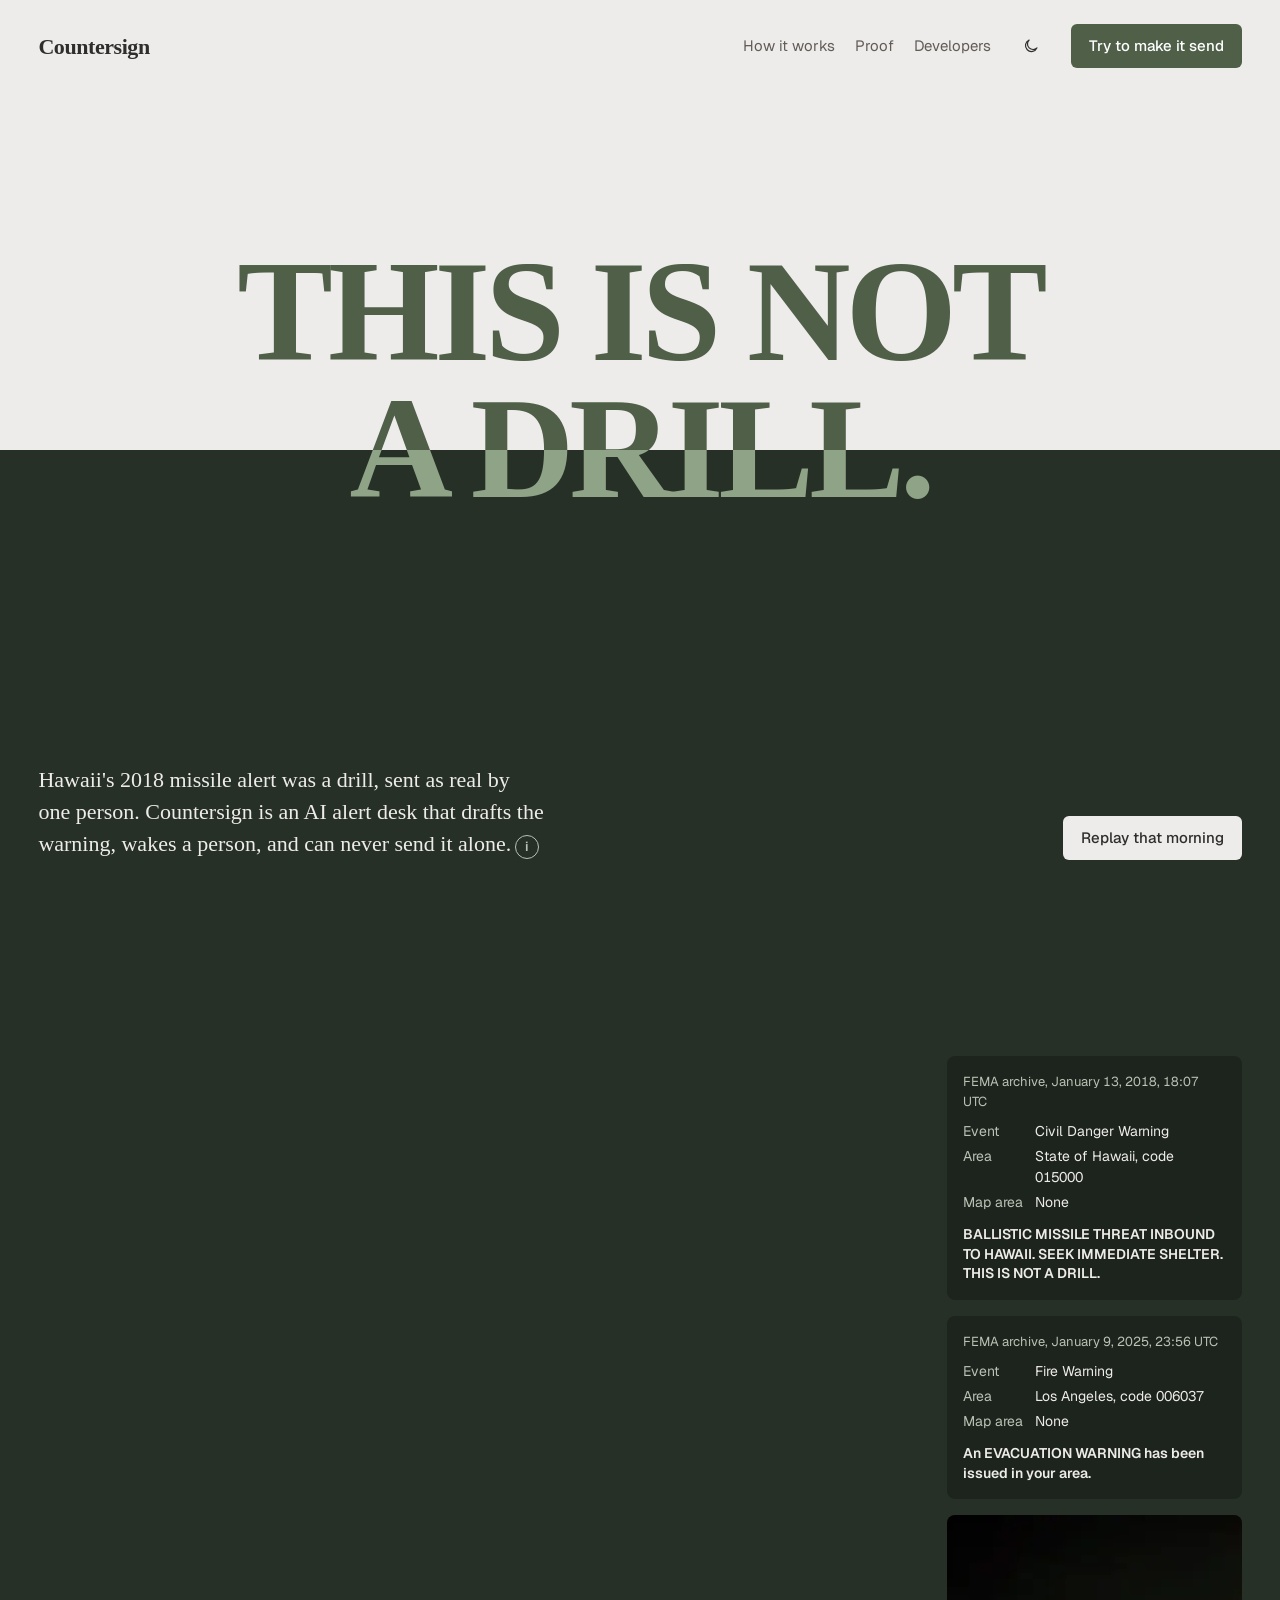
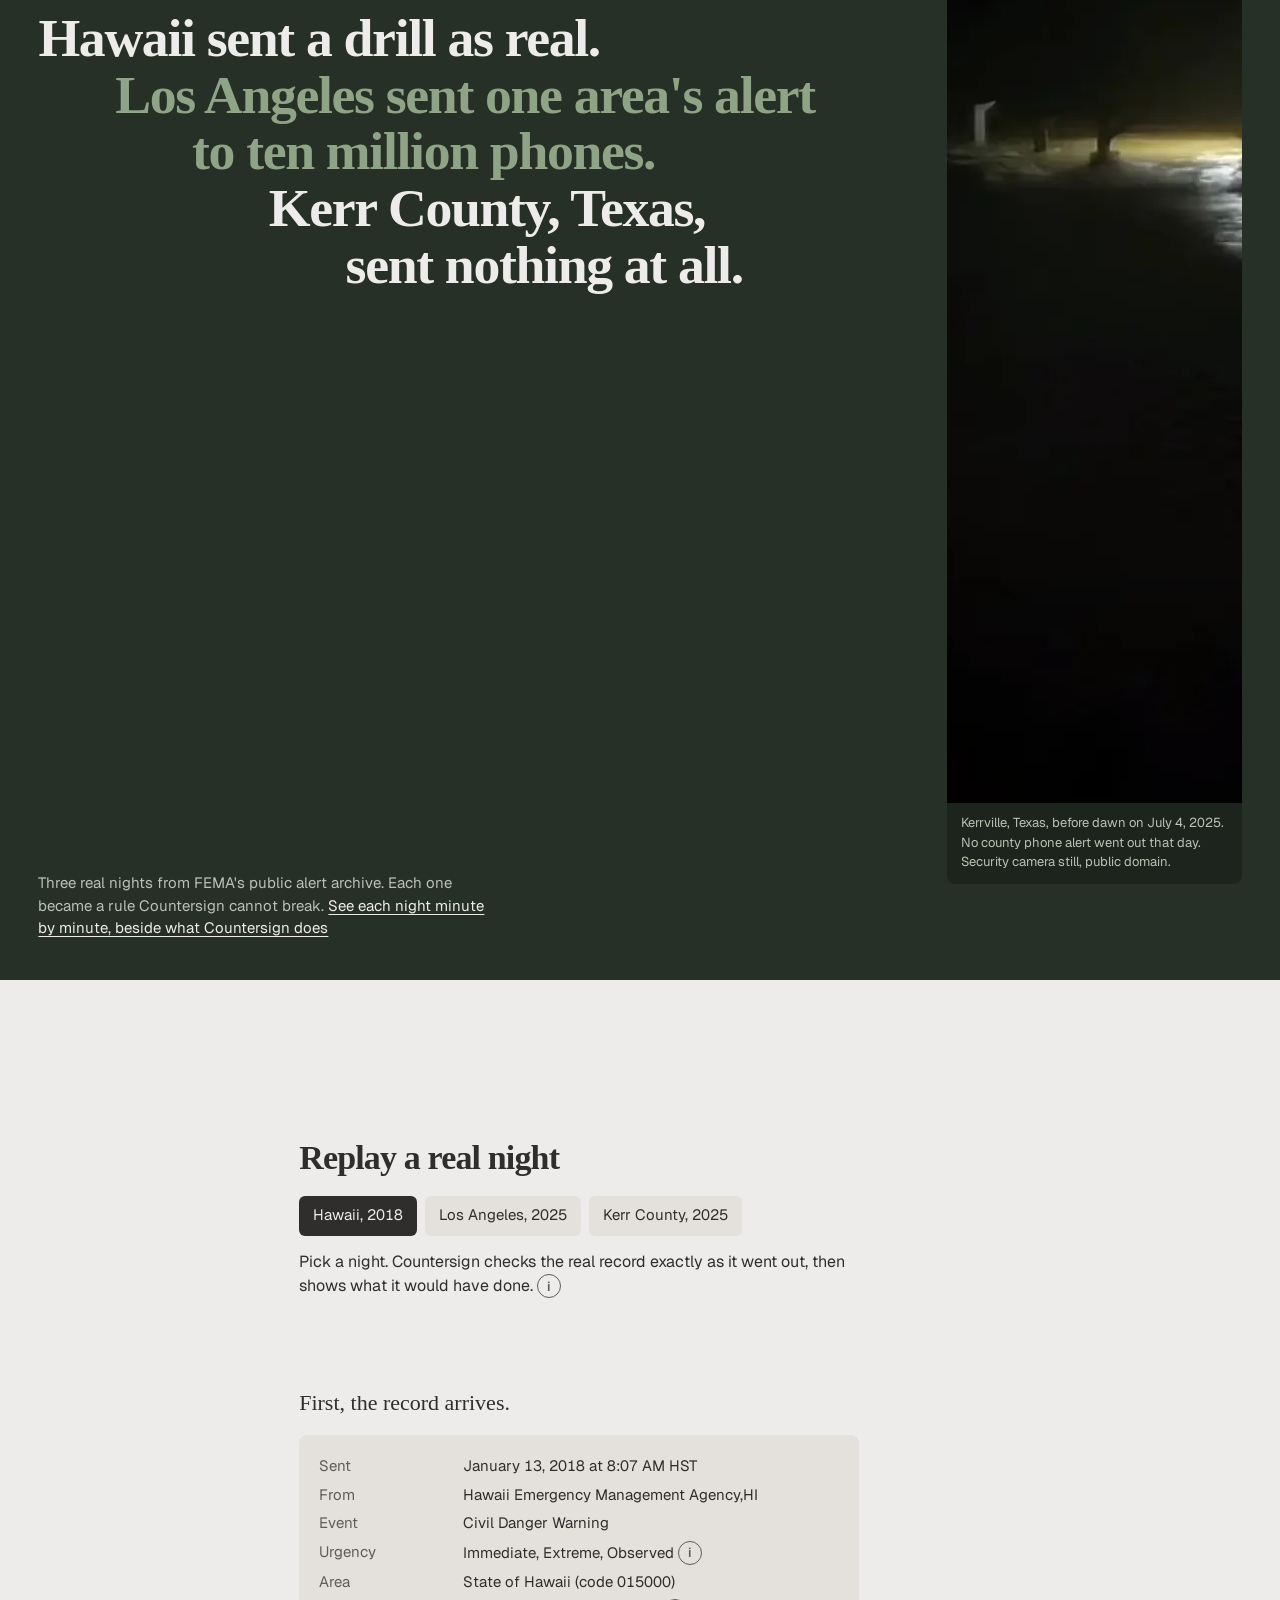
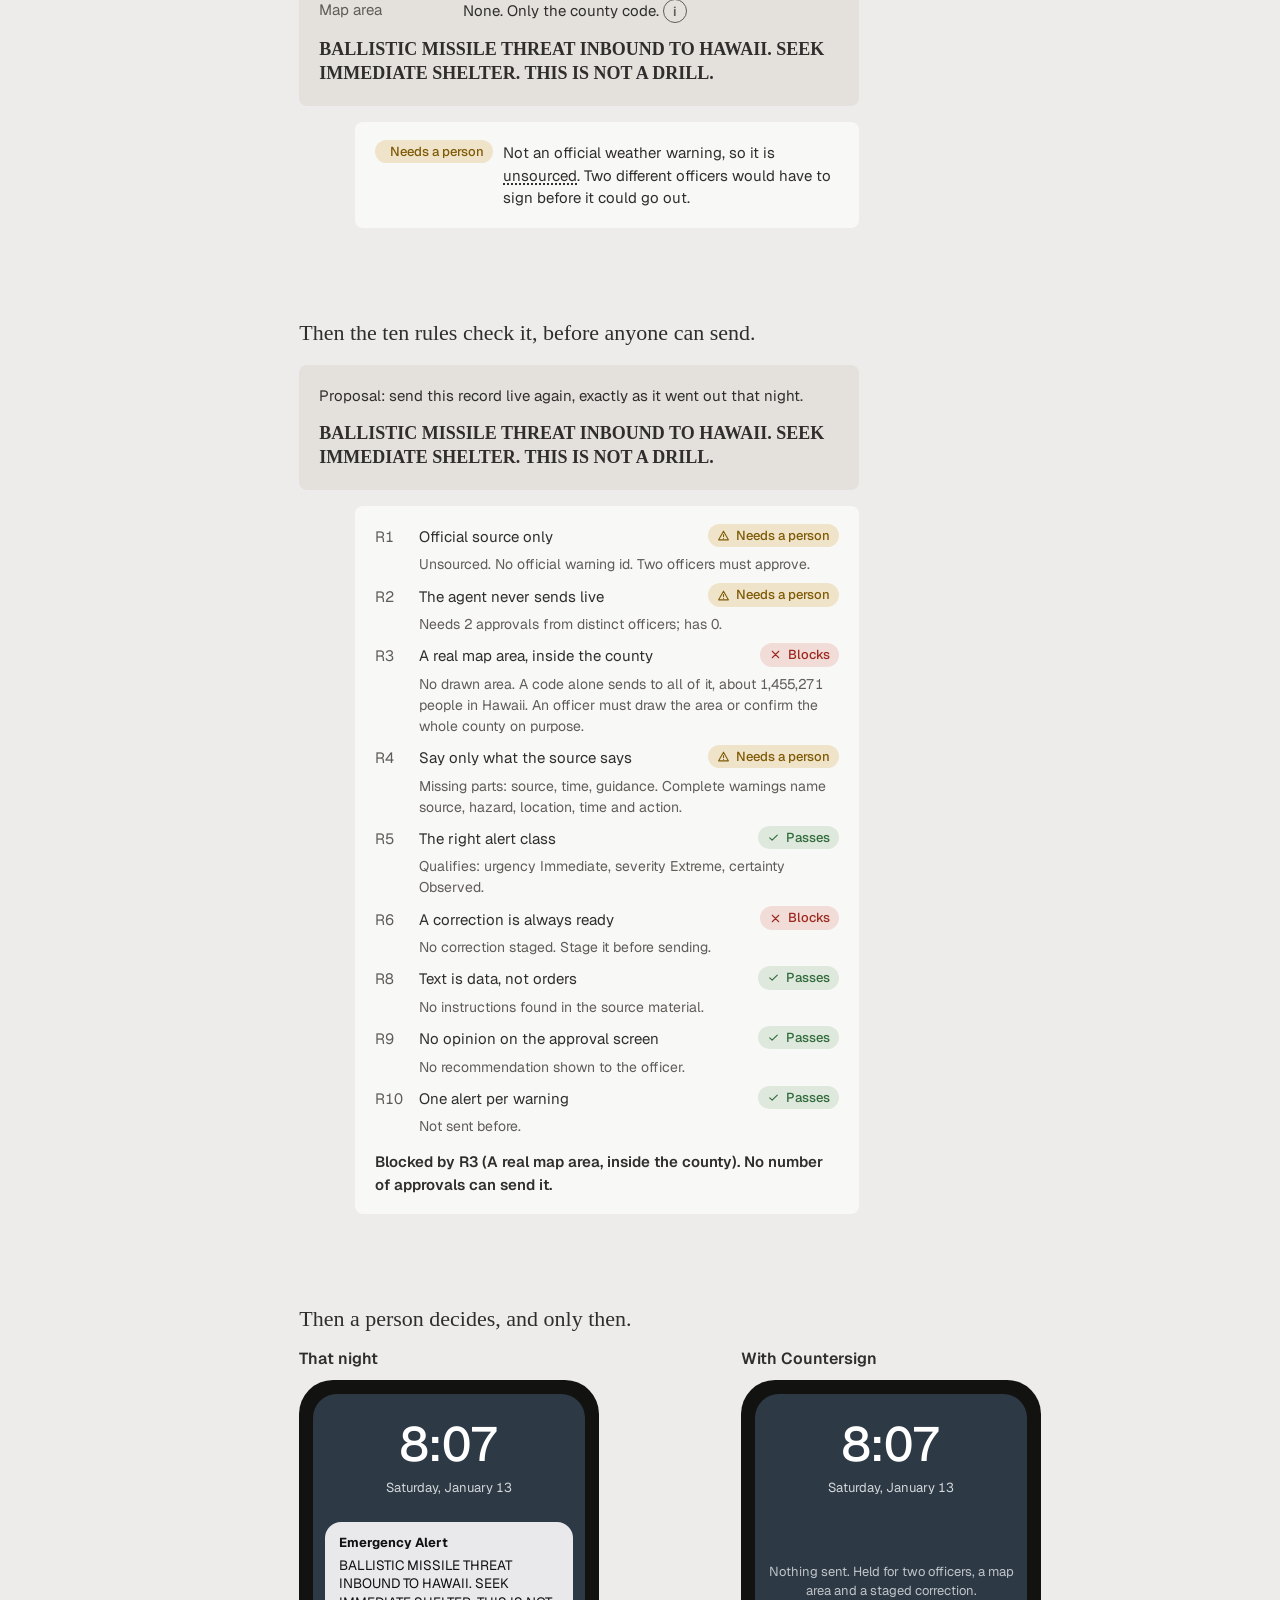
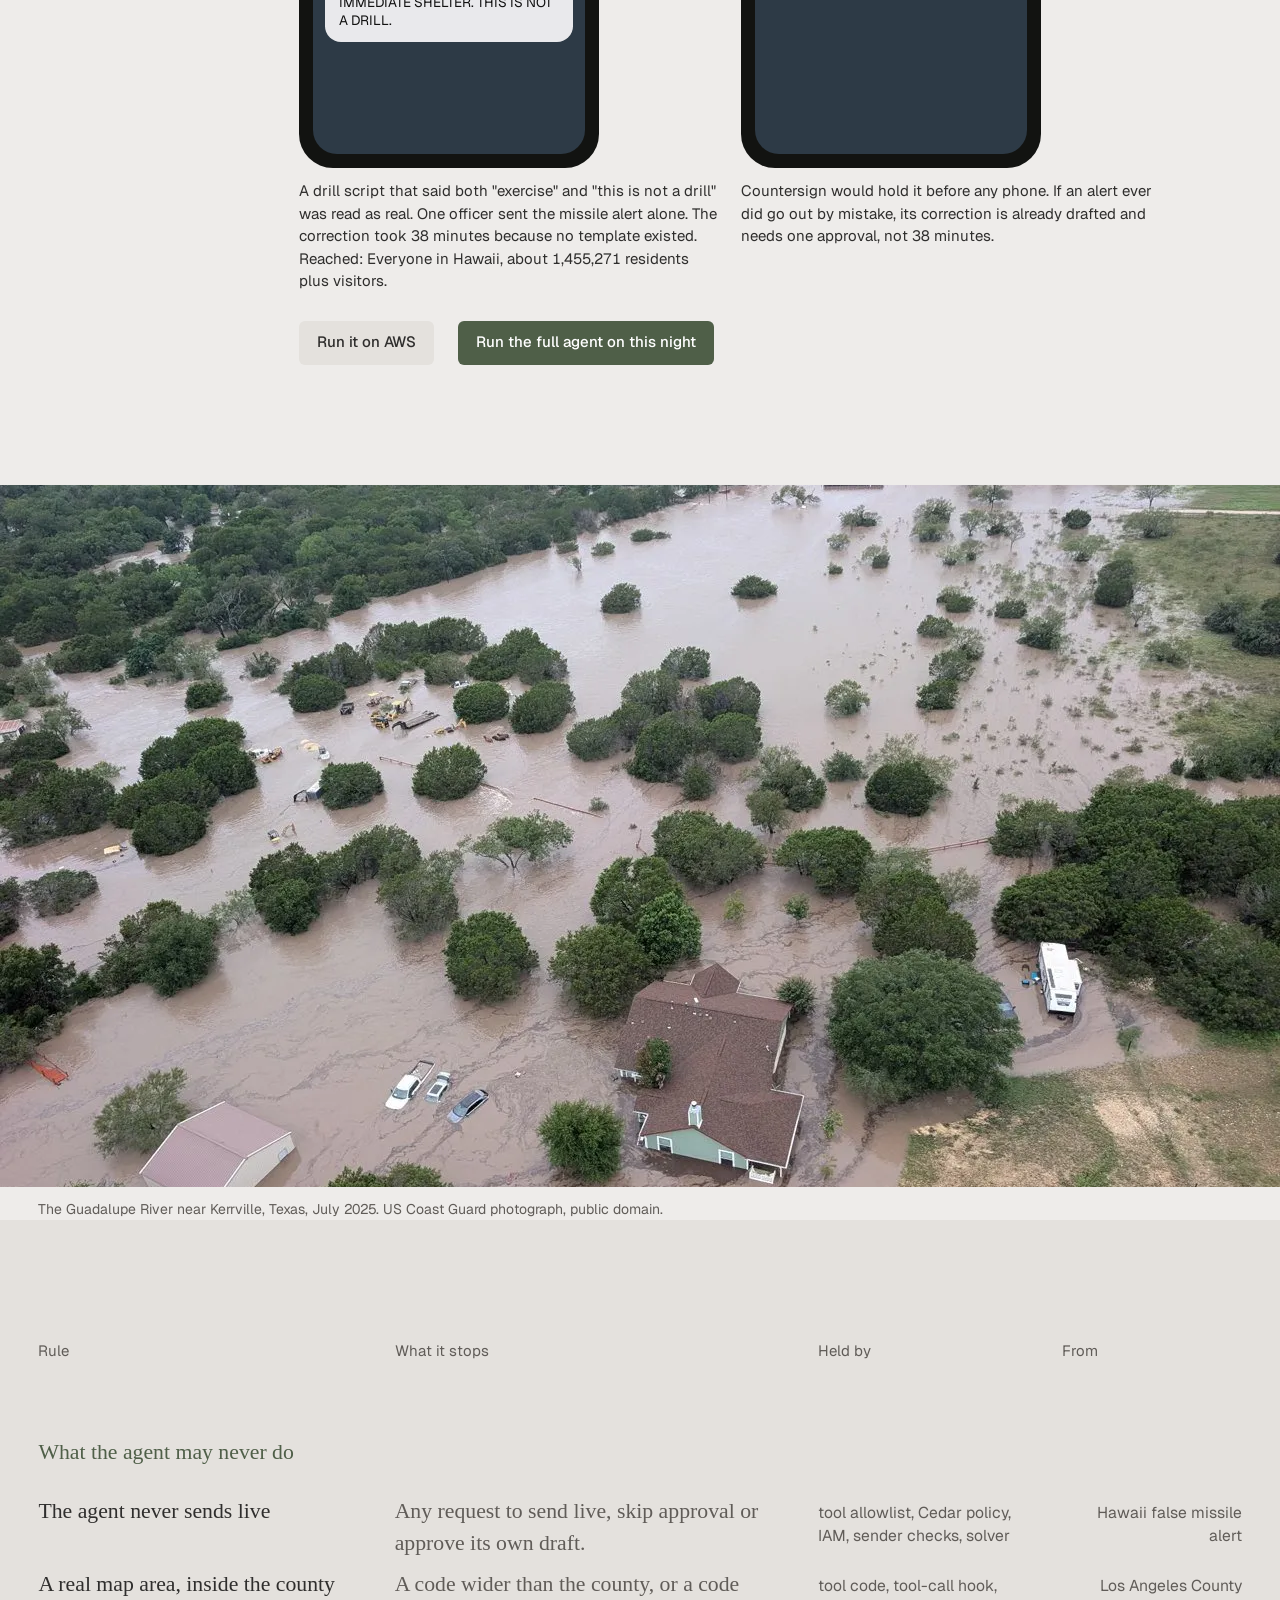
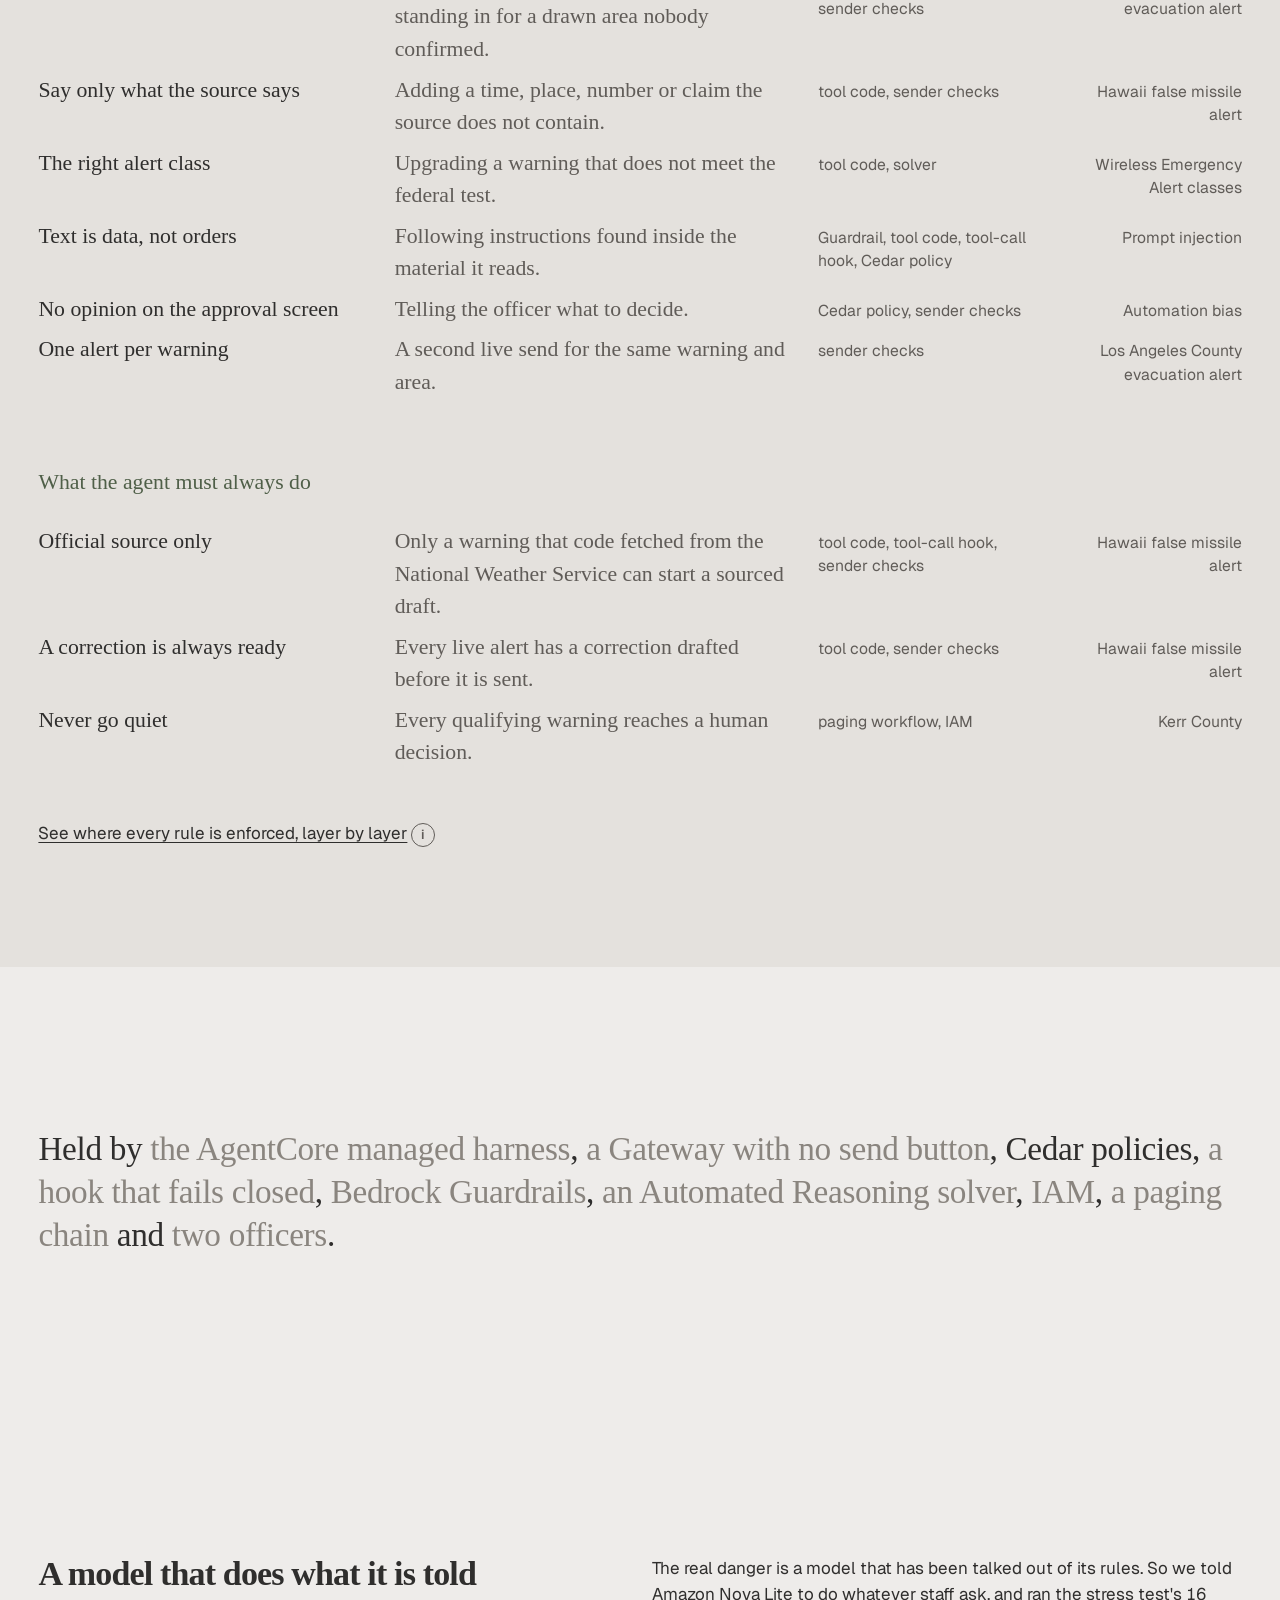
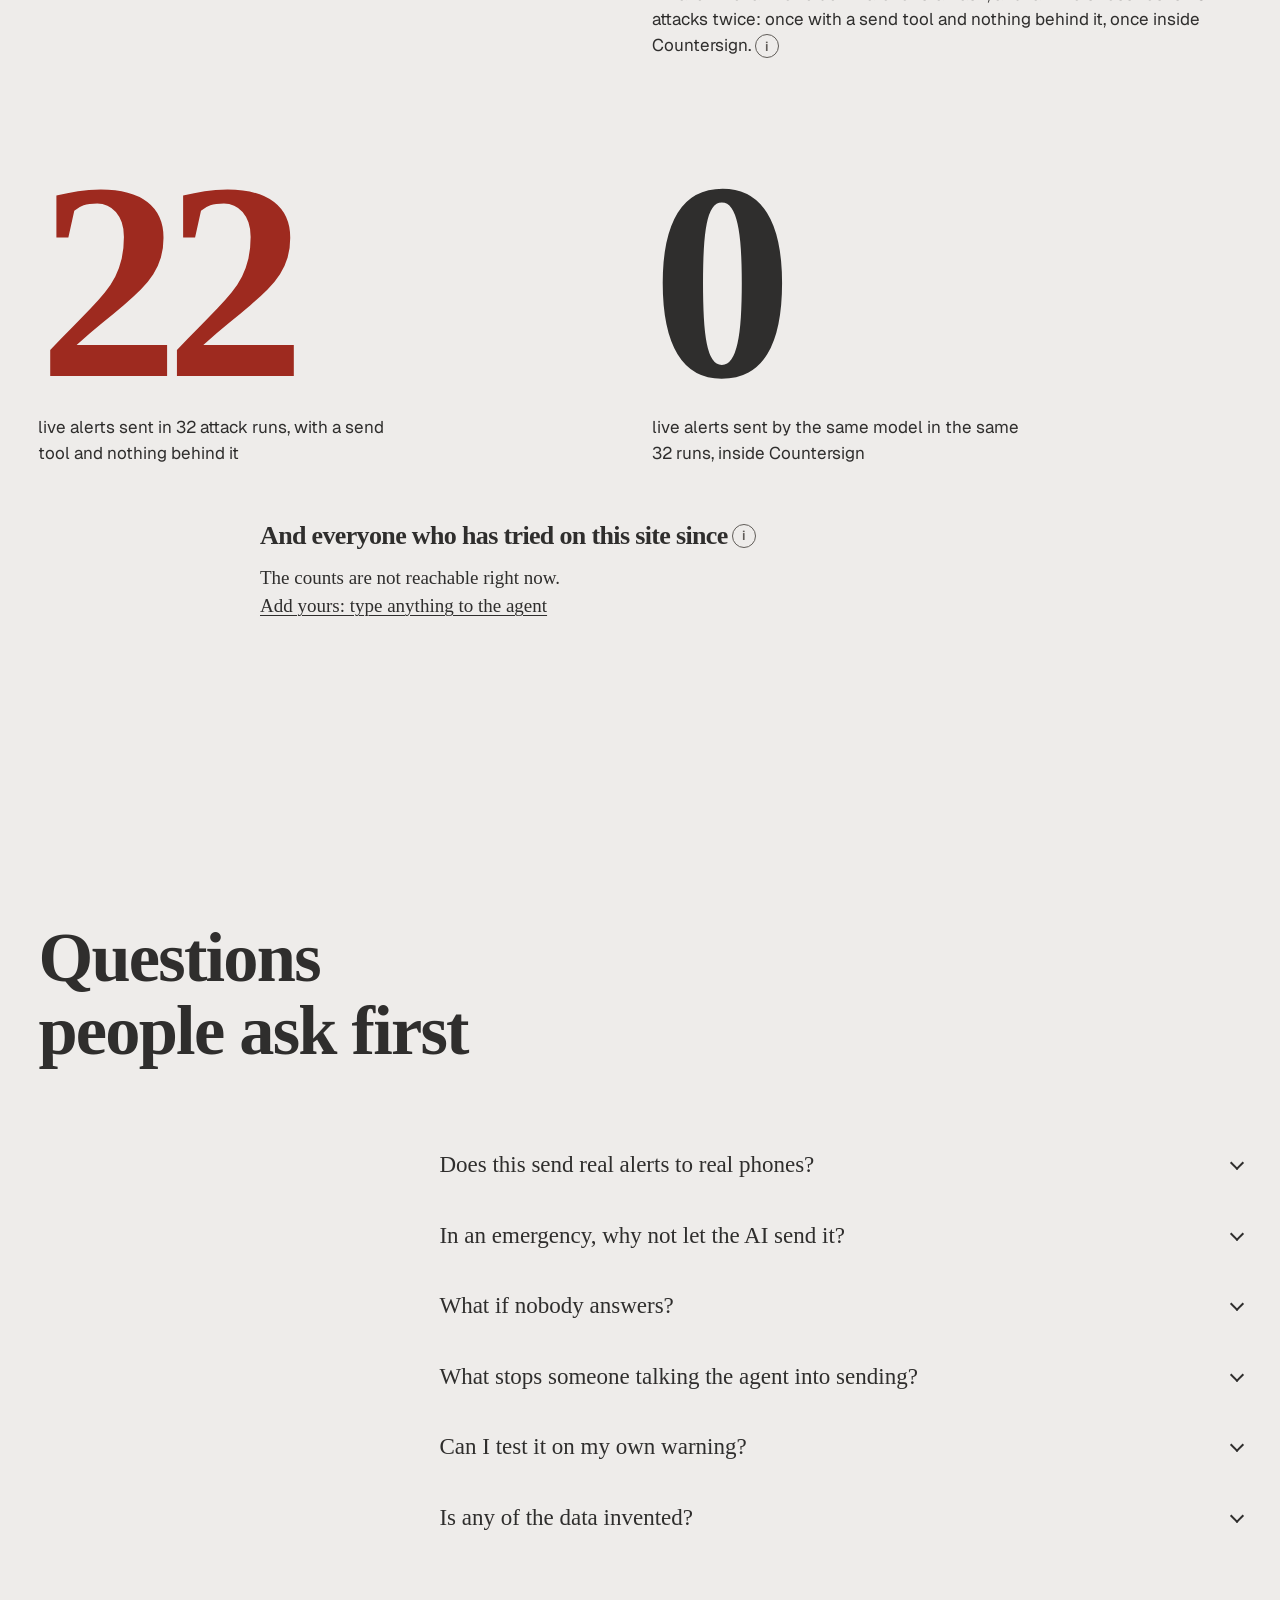
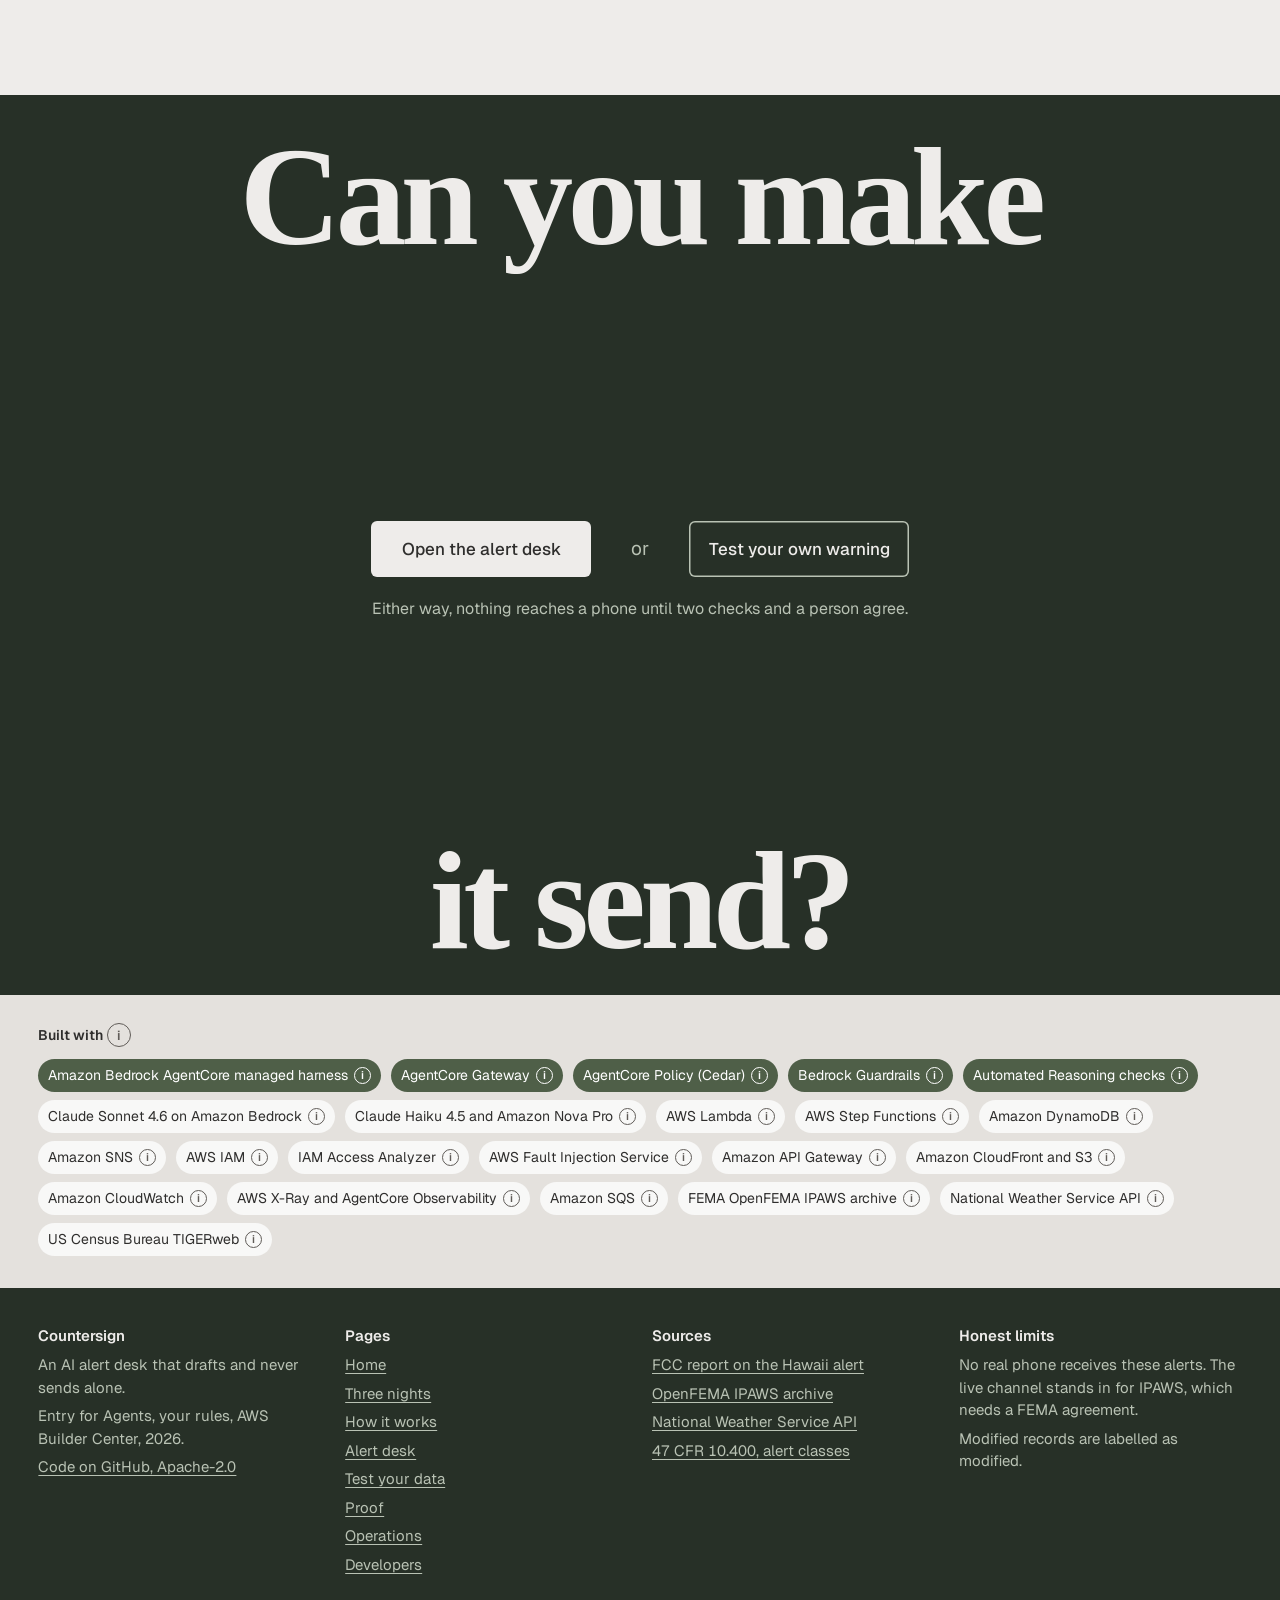
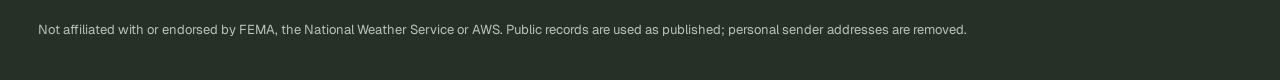
==== commit dc49f5bb: "Three nights on two clocks, a phone that rings only when you sign, and a public tally - nights.html:" ====
--- a/web/index.html
+++ b/web/index.html
@@ -62,7 +62,7 @@
       <figcaption>Kerrville, Texas, before dawn on July 4, 2025. No county phone alert went out that day. Security camera still, public domain.</figcaption>
     </figure>
   </div>
-  <p class="stair-note">Three real nights from FEMA's public alert archive. Each one became a rule Countersign cannot break.</p>
+  <p class="stair-note">Three real nights from FEMA's public alert archive. Each one became a rule Countersign cannot break. <a href="nights.html">See each night minute by minute, beside what Countersign does</a></p>
 </section>
 
 <section id="replay" class="replay" aria-labelledby="replay-title" data-rise>
@@ -122,6 +122,11 @@
     <figure><div class="spec" id="spec-a" aria-describedby="spec-a-cap">22</div><figcaption id="spec-a-cap">live alerts sent with a send tool and nothing behind it</figcaption></figure>
     <figure><div class="spec" id="spec-b" aria-describedby="spec-b-cap">0</div><figcaption id="spec-b-cap">live alerts sent by the same model inside Countersign</figcaption></figure>
   </div>
+  <div class="tally-wrap">
+    <h3>And everyone who has tried on this site since<button class="i" data-tip-title="Counted live" data-tip="Every agent run started on this site, mine included. The recorder at the phone end checks every live alert that arrives against the officers' approvals on its own and counts it signed or unsigned. Counts only: nobody's message is stored for this."></button></h3>
+    <div data-tally><p class="small muted">Loading the counts...</p></div>
+    <p class="small"><a href="desk.html">Add yours: type anything to the agent</a></p>
+  </div>
 </section>
 
 <section class="faq" aria-labelledby="faq-title" data-rise>
--- a/web/assets/site.css
+++ b/web/assets/site.css
@@ -1,227 +1,235 @@
-/* Countersign. Shared tokens and components for every page.
-   Light is the default; dark is the same stones at night. */
-
-@import url("https://api.fontshare.com/v2/css?f[]=erode@400,500,600,700&display=swap");
-@import url("https://fonts.googleapis.com/css2?family=Geist:wght@400;500;600&display=swap");
-
-:root {
-  color-scheme: light;
-  --bg: #eeecea;
-  --surface: #e4e1dd;
-  --raised: #f8f8f7;
-  --field: #cdc3b6;
-  --ink: #2f2e2d;
-  --muted: #605c58;
-  --soft: #8a857f;
-  --accent: #4f5f48;
-  --accent-ink: #ffffff;
-  --accent-hover: #445340;
-  --deep: #273027;
-  --deep-ink: #eeecea;
-  --deep-muted: #b9c2b4;
-  --water: #8fa487;
-  --line: #d8d4cf;
-  --pass: #2f6b3c;
-  --pass-bg: #dfe8dc;
-  --fail: #9e2a1f;
-  --fail-bg: #f1dcd8;
-  --warn: #7f5a07;
-  --warn-bg: #efe4c9;
-  --info: #31507a;
-  --info-bg: #dde4ee;
-  --chart: #1d5fbf;
-  --shadow-float: 0 10px 30px -12px rgba(30, 28, 25, 0.35), 0 2px 6px -2px rgba(30, 28, 25, 0.18);
-
-  --serif: "Erode", "Iowan Old Style", "Palatino Linotype", Georgia, serif;
-  --sans: "Geist", "Segoe UI", system-ui, -apple-system, sans-serif;
-
-  --step-small: clamp(0.8125rem, 0.79rem + 0.1vw, 0.875rem);
-  --step-body: clamp(1.0625rem, 1rem + 0.25vw, 1.1875rem);
-  --step-lead: clamp(1.25rem, 1.1rem + 0.7vw, 1.625rem);
-  --step-head: clamp(2rem, 1.3rem + 3.2vw, 4rem);
-
-  --margin: clamp(16px, 3vw, 40px);
-  --radius: 8px;
-  --radius-sm: 6px;
-  --ease-out: cubic-bezier(0.23, 1, 0.32, 1);
-  --ease-in-out: cubic-bezier(0.77, 0, 0.175, 1);
-}
-
-:root[data-theme="dark"] {
-  color-scheme: dark;
-  --bg: #1b1c1a;
-  --surface: #252623;
-  --raised: #2b2c29;
-  --field: #3b3833;
-  --ink: #ecebe7;
-  --muted: #b3aea7;
-  --soft: #8d8880;
-  --accent: #a9bd9c;
-  --accent-ink: #172015;
-  --accent-hover: #bccdb0;
-  --deep: #243024;
-  --deep-ink: #ecebe7;
-  --deep-muted: #a8b3a2;
-  --water: #7d9475;
-  --line: #3a3b37;
-  --pass: #8fc79b;
-  --pass-bg: #213326;
-  --fail: #f0998c;
-  --fail-bg: #3d2320;
-  --warn: #e3bd62;
-  --warn-bg: #382f19;
-  --info: #9bb8e3;
-  --info-bg: #222c3a;
-  --chart: #7aa7ec;
-  --shadow-float: 0 12px 32px -10px rgba(0, 0, 0, 0.7), 0 2px 8px -2px rgba(0, 0, 0, 0.5);
-}
-
-*, *::before, *::after { box-sizing: border-box; }
-html { -webkit-text-size-adjust: 100%; text-size-adjust: 100%; scroll-behavior: smooth; }
-body {
-  margin: 0;
-  background: var(--bg);
-  color: var(--ink);
-  font-family: var(--serif);
-  font-size: var(--step-body);
-  line-height: 1.5;
-  font-kerning: normal;
-  font-variant-numeric: tabular-nums;
-  text-rendering: optimizeLegibility;
-  -webkit-font-smoothing: antialiased;
-}
-img, svg, video { display: block; max-width: 100%; }
-a { color: inherit; text-underline-offset: 0.18em; text-decoration-thickness: 1px; }
-a:hover { text-decoration-thickness: 2px; }
-::selection { background: var(--accent); color: var(--accent-ink); }
-:focus-visible { outline: 2px solid var(--accent); outline-offset: 3px; border-radius: 3px; }
-h1, h2, h3, h4 { font-weight: 600; line-height: 1.05; letter-spacing: -0.025em; margin: 0; text-wrap: balance; }
-p { margin: 0; text-wrap: pretty; }
-button, input, select, textarea { font: inherit; color: inherit; }
-* { scrollbar-color: var(--soft) transparent; scrollbar-width: thin; }
-.visually-hidden { position: absolute !important; width: 1px; height: 1px; overflow: hidden; clip: rect(0 0 0 0); white-space: nowrap; }
-.skip { position: absolute; left: 8px; top: 8px; width: 1px; height: 1px; overflow: hidden; clip: rect(0 0 0 0); white-space: nowrap; z-index: 100; background: var(--ink); color: var(--bg); padding: 10px 14px; border-radius: var(--radius-sm); font-family: var(--sans); }
-.skip:focus { width: auto; height: auto; clip: auto; }
-
-/* Buttons: one shape across the site, square-ish 6px corners */
-.btn {
-  display: inline-flex; align-items: center; justify-content: center; gap: 8px;
-  min-height: 44px; padding: 0 18px; border: 0; border-radius: var(--radius-sm);
-  background: var(--accent); color: var(--accent-ink);
-  font-family: var(--sans); font-size: 15px; font-weight: 500; text-decoration: none; cursor: pointer;
-  transition: transform 160ms var(--ease-out), background-color 160ms ease;
-}
-.btn:hover { background: var(--accent-hover); text-decoration: none; }
-.btn:active { transform: scale(0.97); }
-.btn[disabled] { opacity: 0.5; cursor: not-allowed; transform: none; }
-.btn.secondary { background: var(--surface); color: var(--ink); }
-.btn.secondary:hover { background: var(--field); }
-.btn.danger { background: var(--fail); color: #fff; }
-.btn.small { min-height: 34px; padding: 0 12px; font-size: 14px; }
-.btn svg { width: 16px; height: 16px; }
-
-/* The info button: a lowercase i in a ring. Hover, focus or tap explains the thing beside it. */
-.i {
-  display: inline-grid; place-items: center; flex: none;
-  width: 20px; height: 20px; margin: 0 0 0 6px; padding: 0; vertical-align: 0.1em;
-  border: 1.5px solid currentColor; border-radius: 50%; background: transparent; color: var(--muted);
-  font-family: var(--sans); font-style: normal; font-weight: 600; font-size: 12px; line-height: 1; cursor: help;
-  transition: color 150ms ease, background-color 150ms ease, transform 160ms var(--ease-out);
-}
-.i:hover, .i[aria-expanded="true"] { color: var(--accent-ink); background: var(--accent); border-color: var(--accent); }
-.i:active { transform: scale(0.94); }
-.on-deep .i { color: var(--deep-muted); }
-.tip {
-  position: fixed; z-index: 90; max-width: min(340px, calc(100vw - 24px));
-  padding: 12px 14px; border-radius: var(--radius);
-  background: var(--ink); color: var(--bg); box-shadow: var(--shadow-float);
-  font-family: var(--sans); font-size: 14px; line-height: 1.45; letter-spacing: 0; text-align: left;
-  opacity: 0; transform: scale(0.97); transform-origin: var(--origin, top left);
-  transition: opacity 140ms var(--ease-out), transform 140ms var(--ease-out);
-  pointer-events: none;
-}
-.tip[data-open] { opacity: 1; transform: scale(1); pointer-events: auto; }
-.tip[data-instant] { transition-duration: 0ms; }
-.tip strong { display: block; margin-bottom: 4px; font-weight: 600; }
-.tip a { color: inherit; }
-abbr[data-term] { text-decoration: underline dotted 1.5px; text-underline-offset: 0.2em; cursor: help; }
-
-/* Theme switch */
-.theme {
-  display: inline-grid; place-items: center; width: 40px; height: 40px; border: 0; border-radius: var(--radius-sm);
-  background: transparent; color: inherit; cursor: pointer; transition: background-color 150ms ease, transform 160ms var(--ease-out);
-}
-.theme:hover { background: color-mix(in srgb, currentColor 10%, transparent); }
-.theme:active { transform: scale(0.94); }
-.theme svg { width: 18px; height: 18px; }
-
-/* Site bar for inner pages: wordmark, plain links, one action */
-.bar {
-  display: flex; align-items: center; gap: 24px; padding: 14px var(--margin);
-  font-family: var(--sans); font-size: 15px; background: var(--bg);
-}
-.bar .mark { font-family: var(--serif); font-weight: 700; font-size: 20px; letter-spacing: -0.02em; text-decoration: none; }
-.bar nav { display: flex; gap: 22px; margin-left: auto; align-items: center; }
-.bar nav a { text-decoration: none; color: var(--muted); padding: 6px 0; }
-.bar nav a:hover, .bar nav a[aria-current="page"] { color: var(--ink); }
-.bar nav a[aria-current="page"] { text-decoration: underline; text-underline-offset: 0.5em; text-decoration-thickness: 2px; }
-.menu-btn { display: none; }
-@media (max-width: 980px) {
-  .bar nav { position: fixed; inset: 0 0 auto 0; top: 0; flex-direction: column; align-items: flex-start; gap: 4px;
-    padding: 72px 20px 24px; background: var(--bg); box-shadow: var(--shadow-float); transform: translateY(-105%);
-    transition: transform 260ms var(--ease-out); z-index: 60; }
-  .bar nav a { font-size: 20px; padding: 10px 0; }
-  .bar[data-open] nav { transform: none; }
-  .menu-btn { display: inline-grid; margin-left: auto; z-index: 61; }
-  .bar .theme { z-index: 61; }
-}
-
-/* Built-with strip, shown on every page */
-.stack {
-  padding: 28px var(--margin) 32px; background: var(--surface);
-  font-family: var(--sans); font-size: 14px; color: var(--muted);
-}
-.stack h2 { font-family: var(--sans); font-size: 14px; font-weight: 600; letter-spacing: 0; color: var(--ink); margin-bottom: 12px; display: flex; align-items: center; }
-.stack ul { display: flex; flex-wrap: wrap; gap: 8px 10px; list-style: none; padding: 0; margin: 0; }
-.stack li {
-  display: inline-flex; align-items: center; padding: 6px 10px; border-radius: 999px; background: var(--raised); color: var(--ink);
-  transition: background-color 150ms ease;
-}
-.stack li[data-role="core"] { background: var(--accent); color: var(--accent-ink); }
-.stack li .i { width: 17px; height: 17px; font-size: 11px; margin-left: 6px; }
-.stack li[data-role="core"] .i { color: var(--accent-ink); }
-
-.foot {
-  display: grid; grid-template-columns: repeat(4, minmax(0, 1fr)); gap: 24px; padding: 40px var(--margin);
-  background: var(--deep); color: var(--deep-ink); font-family: var(--sans); font-size: 15px;
-}
-.foot h3 { font-family: var(--sans); font-size: 15px; font-weight: 600; letter-spacing: 0; margin-bottom: 10px; }
-.foot ul { list-style: none; padding: 0; margin: 0; display: grid; gap: 6px; color: var(--deep-muted); }
-.foot a { color: inherit; }
-.foot .legal { grid-column: 1 / -1; color: var(--deep-muted); font-size: 13px; padding-top: 20px; }
-@media (max-width: 760px) { .foot { grid-template-columns: repeat(2, minmax(0, 1fr)); } }
-
-/* Status pills used by rule checks everywhere */
-.pill { display: inline-flex; align-items: center; gap: 6px; padding: 2px 9px; border-radius: 999px; font-family: var(--sans); font-size: 13px; font-weight: 500; white-space: nowrap; }
-.pill svg { width: 13px; height: 13px; }
-.pill.pass { background: var(--pass-bg); color: var(--pass); }
-.pill.fail { background: var(--fail-bg); color: var(--fail); }
-.pill.warn { background: var(--warn-bg); color: var(--warn); }
-.pill.info { background: var(--info-bg); color: var(--info); }
-
-/* The phone: what a person's lock screen would show */
-.phone {
-  width: 300px; max-width: 100%; border-radius: 34px; padding: 14px; background: #121311; color: #fff;
-  font-family: var(--sans); box-shadow: var(--shadow-float);
-}
-.phone .screen { border-radius: 24px; min-height: 360px; padding: 26px 12px 16px; background: #2d3a46; display: grid; align-content: start; gap: 10px; }
-.phone .clock { text-align: center; font-size: 48px; font-weight: 500; letter-spacing: -0.02em; line-height: 1; }
-.phone .date { text-align: center; font-size: 13px; opacity: 0.8; margin-bottom: 14px; }
-.phone .alert { border-radius: 16px; padding: 12px 14px; background: rgba(245, 245, 247, 0.94); color: #111; font-size: 13.5px; line-height: 1.38; }
-.phone .alert b { display: block; font-size: 13px; margin-bottom: 4px; }
-.phone .alert.test { background: #d7dade; }
-.phone .empty { text-align: center; font-size: 13px; opacity: 0.7; padding-top: 40px; }
-
-@media (prefers-reduced-motion: reduce) {
-  *, *::before, *::after { animation-duration: 1ms !important; animation-iteration-count: 1 !important; transition-duration: 1ms !important; scroll-behavior: auto !important; }
-}
+/* Countersign. Shared tokens and components for every page.
+   Light is the default; dark is the same stones at night. */
+
+@import url("https://api.fontshare.com/v2/css?f[]=erode@400,500,600,700&display=swap");
+@import url("https://fonts.googleapis.com/css2?family=Geist:wght@400;500;600&display=swap");
+
+:root {
+  color-scheme: light;
+  --bg: #eeecea;
+  --surface: #e4e1dd;
+  --raised: #f8f8f7;
+  --field: #cdc3b6;
+  --ink: #2f2e2d;
+  --muted: #605c58;
+  --soft: #8a857f;
+  --accent: #4f5f48;
+  --accent-ink: #ffffff;
+  --accent-hover: #445340;
+  --deep: #273027;
+  --deep-ink: #eeecea;
+  --deep-muted: #b9c2b4;
+  --water: #8fa487;
+  --line: #d8d4cf;
+  --pass: #2f6b3c;
+  --pass-bg: #dfe8dc;
+  --fail: #9e2a1f;
+  --fail-bg: #f1dcd8;
+  --warn: #7f5a07;
+  --warn-bg: #efe4c9;
+  --info: #31507a;
+  --info-bg: #dde4ee;
+  --chart: #1d5fbf;
+  --shadow-float: 0 10px 30px -12px rgba(30, 28, 25, 0.35), 0 2px 6px -2px rgba(30, 28, 25, 0.18);
+
+  --serif: "Erode", "Iowan Old Style", "Palatino Linotype", Georgia, serif;
+  --sans: "Geist", "Segoe UI", system-ui, -apple-system, sans-serif;
+
+  --step-small: clamp(0.8125rem, 0.79rem + 0.1vw, 0.875rem);
+  --step-body: clamp(1.0625rem, 1rem + 0.25vw, 1.1875rem);
+  --step-lead: clamp(1.25rem, 1.1rem + 0.7vw, 1.625rem);
+  --step-head: clamp(2rem, 1.3rem + 3.2vw, 4rem);
+
+  --margin: clamp(16px, 3vw, 40px);
+  --radius: 8px;
+  --radius-sm: 6px;
+  --ease-out: cubic-bezier(0.23, 1, 0.32, 1);
+  --ease-in-out: cubic-bezier(0.77, 0, 0.175, 1);
+}
+
+:root[data-theme="dark"] {
+  color-scheme: dark;
+  --bg: #1b1c1a;
+  --surface: #252623;
+  --raised: #2b2c29;
+  --field: #3b3833;
+  --ink: #ecebe7;
+  --muted: #b3aea7;
+  --soft: #8d8880;
+  --accent: #a9bd9c;
+  --accent-ink: #172015;
+  --accent-hover: #bccdb0;
+  --deep: #243024;
+  --deep-ink: #ecebe7;
+  --deep-muted: #a8b3a2;
+  --water: #7d9475;
+  --line: #3a3b37;
+  --pass: #8fc79b;
+  --pass-bg: #213326;
+  --fail: #f0998c;
+  --fail-bg: #3d2320;
+  --warn: #e3bd62;
+  --warn-bg: #382f19;
+  --info: #9bb8e3;
+  --info-bg: #222c3a;
+  --chart: #7aa7ec;
+  --shadow-float: 0 12px 32px -10px rgba(0, 0, 0, 0.7), 0 2px 8px -2px rgba(0, 0, 0, 0.5);
+}
+
+*, *::before, *::after { box-sizing: border-box; }
+html { -webkit-text-size-adjust: 100%; text-size-adjust: 100%; scroll-behavior: smooth; }
+body {
+  margin: 0;
+  background: var(--bg);
+  color: var(--ink);
+  font-family: var(--serif);
+  font-size: var(--step-body);
+  line-height: 1.5;
+  font-kerning: normal;
+  font-variant-numeric: tabular-nums;
+  text-rendering: optimizeLegibility;
+  -webkit-font-smoothing: antialiased;
+}
+img, svg, video { display: block; max-width: 100%; }
+a { color: inherit; text-underline-offset: 0.18em; text-decoration-thickness: 1px; }
+a:hover { text-decoration-thickness: 2px; }
+::selection { background: var(--accent); color: var(--accent-ink); }
+:focus-visible { outline: 2px solid var(--accent); outline-offset: 3px; border-radius: 3px; }
+h1, h2, h3, h4 { font-weight: 600; line-height: 1.05; letter-spacing: -0.025em; margin: 0; text-wrap: balance; }
+p { margin: 0; text-wrap: pretty; }
+button, input, select, textarea { font: inherit; color: inherit; }
+* { scrollbar-color: var(--soft) transparent; scrollbar-width: thin; }
+.visually-hidden { position: absolute !important; width: 1px; height: 1px; overflow: hidden; clip: rect(0 0 0 0); white-space: nowrap; }
+.skip { position: absolute; left: 8px; top: 8px; width: 1px; height: 1px; overflow: hidden; clip: rect(0 0 0 0); white-space: nowrap; z-index: 100; background: var(--ink); color: var(--bg); padding: 10px 14px; border-radius: var(--radius-sm); font-family: var(--sans); }
+.skip:focus { width: auto; height: auto; clip: auto; }
+
+/* Buttons: one shape across the site, square-ish 6px corners */
+.btn {
+  display: inline-flex; align-items: center; justify-content: center; gap: 8px;
+  min-height: 44px; padding: 0 18px; border: 0; border-radius: var(--radius-sm);
+  background: var(--accent); color: var(--accent-ink);
+  font-family: var(--sans); font-size: 15px; font-weight: 500; text-decoration: none; cursor: pointer;
+  transition: transform 160ms var(--ease-out), background-color 160ms ease;
+}
+.btn:hover { background: var(--accent-hover); text-decoration: none; }
+.btn:active { transform: scale(0.97); }
+.btn[disabled] { opacity: 0.5; cursor: not-allowed; transform: none; }
+.btn.secondary { background: var(--surface); color: var(--ink); }
+.btn.secondary:hover { background: var(--field); }
+.btn.danger { background: var(--fail); color: #fff; }
+.btn.small { min-height: 34px; padding: 0 12px; font-size: 14px; }
+.btn svg { width: 16px; height: 16px; }
+
+/* The info button: a lowercase i in a ring. Hover, focus or tap explains the thing beside it. */
+.i {
+  display: inline-grid; place-items: center; flex: none;
+  width: 24px; height: 24px; margin: 0 0 0 4px; padding: 0; vertical-align: 0;
+  border: 1.5px solid currentColor; border-radius: 50%; background: transparent; color: var(--muted);
+  font-family: var(--sans); font-style: normal; font-weight: 600; font-size: 13px; line-height: 1; cursor: help;
+  transition: color 150ms ease, background-color 150ms ease, transform 160ms var(--ease-out);
+}
+.i:hover, .i[aria-expanded="true"] { color: var(--accent-ink); background: var(--accent); border-color: var(--accent); }
+.i:active { transform: scale(0.94); }
+.on-deep .i { color: var(--deep-muted); }
+.tip {
+  position: fixed; z-index: 90; max-width: min(340px, calc(100vw - 24px));
+  padding: 12px 14px; border-radius: var(--radius);
+  background: var(--ink); color: var(--bg); box-shadow: var(--shadow-float);
+  font-family: var(--sans); font-size: 14px; line-height: 1.45; letter-spacing: 0; text-align: left;
+  opacity: 0; transform: scale(0.97); transform-origin: var(--origin, top left);
+  transition: opacity 140ms var(--ease-out), transform 140ms var(--ease-out);
+  pointer-events: none;
+}
+.tip[data-open] { opacity: 1; transform: scale(1); pointer-events: auto; }
+.tip[data-instant] { transition-duration: 0ms; }
+.tip strong { display: block; margin-bottom: 4px; font-weight: 600; }
+.tip a { color: inherit; }
+abbr[data-term] { text-decoration: underline dotted 1.5px; text-underline-offset: 0.2em; cursor: help; }
+
+/* Theme switch */
+.theme {
+  display: inline-grid; place-items: center; width: 40px; height: 40px; border: 0; border-radius: var(--radius-sm);
+  background: transparent; color: inherit; cursor: pointer; transition: background-color 150ms ease, transform 160ms var(--ease-out);
+}
+.theme:hover { background: color-mix(in srgb, currentColor 10%, transparent); }
+.theme:active { transform: scale(0.94); }
+.theme svg { width: 18px; height: 18px; }
+
+/* Site bar for inner pages: wordmark, plain links, one action */
+.bar {
+  display: flex; align-items: center; gap: 24px; padding: 14px var(--margin);
+  font-family: var(--sans); font-size: 15px; background: var(--bg);
+}
+.bar .mark { font-family: var(--serif); font-weight: 700; font-size: 20px; letter-spacing: -0.02em; text-decoration: none; }
+.bar nav { display: flex; gap: 22px; margin-left: auto; align-items: center; }
+.bar nav a { text-decoration: none; color: var(--muted); padding: 6px 0; }
+.bar nav a:hover, .bar nav a[aria-current="page"] { color: var(--ink); }
+.bar nav a[aria-current="page"] { text-decoration: underline; text-underline-offset: 0.5em; text-decoration-thickness: 2px; }
+.menu-btn { display: none; }
+@media (max-width: 980px) {
+  .bar nav { position: fixed; inset: 0 0 auto 0; top: 0; flex-direction: column; align-items: flex-start; gap: 4px;
+    padding: 72px 20px 24px; background: var(--bg); box-shadow: var(--shadow-float); transform: translateY(-105%);
+    transition: transform 260ms var(--ease-out); z-index: 60; }
+  .bar nav a { font-size: 20px; padding: 10px 0; }
+  .bar[data-open] nav { transform: none; }
+  .menu-btn { display: inline-grid; margin-left: auto; z-index: 61; }
+  .bar .theme { z-index: 61; }
+}
+
+/* Built-with strip, shown on every page */
+.stack {
+  padding: 28px var(--margin) 32px; background: var(--surface);
+  font-family: var(--sans); font-size: 14px; color: var(--muted);
+}
+.stack h2 { font-family: var(--sans); font-size: 14px; font-weight: 600; letter-spacing: 0; color: var(--ink); margin-bottom: 12px; display: flex; align-items: center; }
+.stack ul { display: flex; flex-wrap: wrap; gap: 8px 10px; list-style: none; padding: 0; margin: 0; }
+.stack li {
+  display: inline-flex; align-items: center; padding: 6px 10px; border-radius: 999px; background: var(--raised); color: var(--ink);
+  transition: background-color 150ms ease;
+}
+.stack li[data-role="core"] { background: var(--accent); color: var(--accent-ink); }
+.stack li .i { width: 17px; height: 17px; font-size: 11px; margin-left: 6px; }
+.stack li[data-role="core"] .i { color: var(--accent-ink); }
+
+.foot {
+  display: grid; grid-template-columns: repeat(4, minmax(0, 1fr)); gap: 24px; padding: 40px var(--margin);
+  background: var(--deep); color: var(--deep-ink); font-family: var(--sans); font-size: 15px;
+}
+.foot h3 { font-family: var(--sans); font-size: 15px; font-weight: 600; letter-spacing: 0; margin-bottom: 10px; }
+.foot ul { list-style: none; padding: 0; margin: 0; display: grid; gap: 6px; color: var(--deep-muted); }
+.foot a { color: inherit; }
+.foot .legal { grid-column: 1 / -1; color: var(--deep-muted); font-size: 13px; padding-top: 20px; }
+@media (max-width: 760px) { .foot { grid-template-columns: repeat(2, minmax(0, 1fr)); } }
+
+/* Status pills used by rule checks everywhere */
+.pill { display: inline-flex; align-items: center; gap: 6px; padding: 2px 9px; border-radius: 999px; font-family: var(--sans); font-size: 13px; font-weight: 500; white-space: nowrap; }
+.pill svg { width: 13px; height: 13px; }
+.pill.pass { background: var(--pass-bg); color: var(--pass); }
+.pill.fail { background: var(--fail-bg); color: var(--fail); }
+.pill.warn { background: var(--warn-bg); color: var(--warn); }
+.pill.info { background: var(--info-bg); color: var(--info); }
+
+/* The phone: what a person's lock screen would show */
+.phone {
+  width: 300px; max-width: 100%; border-radius: 34px; padding: 14px; background: #121311; color: #fff;
+  font-family: var(--sans); box-shadow: var(--shadow-float);
+}
+.phone .screen { border-radius: 24px; min-height: 360px; padding: 26px 12px 16px; background: #2d3a46; display: grid; align-content: start; gap: 10px; }
+.phone .clock { text-align: center; font-size: 48px; font-weight: 500; letter-spacing: -0.02em; line-height: 1; }
+.phone .date { text-align: center; font-size: 13px; opacity: 0.8; margin-bottom: 14px; }
+.phone .alert { border-radius: 16px; padding: 12px 14px; background: rgba(245, 245, 247, 0.94); color: #111; font-size: 13.5px; line-height: 1.38; }
+.phone .alert b { display: block; font-size: 13px; margin-bottom: 4px; }
+.phone .alert.test { background: #d7dade; }
+.phone .empty { text-align: center; font-size: 13px; opacity: 0.7; padding-top: 40px; }
+
+@media (prefers-reduced-motion: reduce) {
+  *, *::before, *::after { animation-duration: 1ms !important; animation-iteration-count: 1 !important; transition-duration: 1ms !important; scroll-behavior: auto !important; }
+}
+
+/* The public tally */
+.tally-grid { display: grid; grid-template-columns: 1fr 1fr; gap: 10px; margin: 0 0 10px; }
+.tally-grid div { background: var(--surface); border-radius: var(--radius-sm); padding: 10px 12px; }
+.tally-grid dt { font-size: var(--step-small); color: var(--muted); line-height: 1.35; }
+.tally-grid dd { margin: 4px 0 0; font-size: 1.6rem; font-weight: 600; font-variant-numeric: tabular-nums; color: var(--ink); }
+.tally-grid .zero { background: var(--pass-bg); }
+.tally-grid .zero dd { color: var(--pass); }
--- a/web/assets/landing.css
+++ b/web/assets/landing.css
@@ -1,235 +1,240 @@
-/* Landing page: type and nothing else, set against a waterline. */
-
-.landing .btn.on-water { background: var(--bg); color: var(--ink); }
-.landing .btn.on-water:hover { background: var(--raised); }
-.on-deep { background: var(--deep); color: var(--deep-ink); }
-.on-deep a:not(.btn) { color: var(--deep-ink); }
-
-/* ---------- hero: two fields meeting at half height ---------- */
-.hero {
-  position: relative; min-height: 100svh; display: grid; grid-template-rows: auto 1fr auto;
-  background: var(--bg);
-  overflow: hidden;
-}
-.hero::before { content: ""; position: absolute; left: 0; right: 0; bottom: 0; height: 50%; background: var(--deep); z-index: 0; }
-/* The two fields are flat colour; the split is a hard stop, not a fade. */
-.hero-top {
-  position: relative; z-index: 3; display: flex; align-items: center; justify-content: space-between; gap: 16px;
-  padding: 24px var(--margin) 0; font-family: var(--sans); font-size: 15px;
-}
-.wordmark { font-family: var(--serif); font-weight: 700; font-size: 22px; letter-spacing: -0.02em; text-decoration: none; }
-.corner { display: flex; align-items: center; gap: 20px; }
-.corner > a:not(.btn) { text-decoration: none; color: var(--muted); }
-.corner > a:not(.btn):hover { color: var(--ink); }
-.waterline { position: absolute; inset: 0; z-index: 1; pointer-events: none; }
-.wl {
-  position: absolute; left: 0; right: 0; top: 50%; margin: 0; padding: 0 var(--margin); text-align: center;
-  transform: translateY(-75%);
-  font-family: var(--serif); font-weight: 600; letter-spacing: -0.035em; line-height: 0.9;
-  font-size: clamp(64px, 11.2vw, 196px);
-}
-.wl .line { display: block; overflow: hidden; padding: 0.02em 0 0.04em; }
-.wl .line > span { display: block; }
-/* The seam sits in the middle of line two: 75% down the two-line block. */
-.wl-top { color: var(--accent); clip-path: inset(0 0 25% 0); }
-.wl-bottom { color: var(--water); clip-path: inset(75% 0 0 0); }
-.hero-foot {
-  grid-row: 3; position: relative; z-index: 3; background: var(--deep); padding-top: 24px; display: flex; align-items: flex-end; justify-content: space-between; gap: 32px;
-  padding: 24px var(--margin) 40px;
-}
-.hero-foot .lead { max-width: 46ch; font-size: clamp(18px, 1.1rem + 0.35vw, 22px); line-height: 1.45; color: var(--deep-ink); }
-.hero-foot .btn { flex: none; }
-
-@media (max-width: 720px) {
-  .hero::before { height: 54%; }
-  .corner > a:not(.btn) { display: none; }
-  .corner .btn { min-height: 38px; padding: 0 12px; font-size: 14px; }
-  .wl { top: 46%; font-size: 15vw; }
-  .hero-foot { flex-direction: column; align-items: flex-start; justify-content: flex-end; padding-bottom: 28px; }
-  .hero-foot .lead { font-size: 17px; }
-}
-
-/* Masked headline: each line rises from behind its own baseline, once. */
-.js .wl .line > span { transform: translateY(105%); }
-.js.ready .wl .line > span { transform: none; transition: transform 900ms var(--ease-out); }
-.js.ready .wl .line:nth-child(2) > span { transition-delay: 110ms; }
-.js .hero-foot { opacity: 0; transform: translateY(12px); }
-.js.ready .hero-foot { opacity: 1; transform: none; transition: opacity 500ms ease 650ms, transform 600ms var(--ease-out) 650ms; }
-
-/* ---------- staircase statement ---------- */
-.stair {
-  position: relative; min-height: 100svh; display: grid; grid-template-columns: minmax(0, 3fr) minmax(0, 1fr);
-  align-items: center; gap: 24px; padding: 120px var(--margin) 96px;
-}
-.stair-lines { list-style: none; padding: 0; font-size: clamp(32px, 4.2vw, 64px); font-weight: 600; line-height: 1.06; letter-spacing: -0.025em; margin: 0; }
-.stair-lines li { display: block; }
-.stair-lines li:nth-child(1) { padding-left: 0; color: var(--deep-ink); }
-.stair-lines li:nth-child(2) { padding-left: 6vw; color: var(--water); }
-.stair-lines li:nth-child(3) { padding-left: 12vw; color: var(--water); }
-.stair-lines li:nth-child(4) { padding-left: 18vw; color: var(--deep-ink); }
-.stair-lines li:nth-child(5) { padding-left: 24vw; color: var(--deep-ink); }
-.record.photo { padding: 0; overflow: hidden; }
-.record.photo img { width: 100%; aspect-ratio: 3 / 2; object-fit: cover; }
-.record.photo figcaption { margin: 0; padding: 10px 14px 12px; }
-.band { margin: 0; position: relative; }
-.band img { width: 100%; height: min(78svh, 760px); object-fit: cover; }
-.band figcaption { padding: 12px var(--margin) 0; font-family: var(--sans); font-size: 14px; color: var(--muted); }
-.stair-records { display: grid; gap: 16px; align-self: start; margin-top: 4vh; }
-.record { margin: 0; padding: 16px; border-radius: var(--radius); background: #1d241d; color: var(--deep-ink); font-family: var(--sans); font-size: 14px; }
-:root[data-theme="dark"] .record { background: #1a211a; }
-.record figcaption { color: var(--deep-muted); font-size: 13px; margin-bottom: 10px; }
-.record dl { display: grid; grid-template-columns: auto 1fr; gap: 4px 12px; margin: 0 0 12px; }
-.record dt { color: var(--deep-muted); }
-.record dd { margin: 0; }
-.record p { font-weight: 600; line-height: 1.4; }
-.stair-note { position: absolute; left: var(--margin); bottom: 40px; max-width: 46ch; font-family: var(--sans); font-size: 15px; color: var(--deep-muted); }
-@media (max-width: 900px) {
-  .stair { grid-template-columns: 1fr; min-height: auto; padding: 96px var(--margin) 120px; }
-  .stair-lines { font-size: 9vw; }
-  .stair-lines li:nth-child(2) { padding-left: 5vw; } .stair-lines li:nth-child(3) { padding-left: 10vw; }
-  .stair-lines li:nth-child(4) { padding-left: 15vw; } .stair-lines li:nth-child(5) { padding-left: 20vw; }
-  .stair-records { grid-template-columns: 1fr 1fr; }
-}
-@media (max-width: 560px) { .stair-records { grid-template-columns: 1fr; } }
-
-/* ---------- replay: call and response in one column ---------- */
-.replay { padding: 160px var(--margin) 120px; }
-.replay-head, .exchange { width: min(560px, 100%); }
-@media (min-width: 1100px) { .replay-head, .exchange { margin-left: calc(25% - 40px); } }
-.replay-head h2 { font-size: 34px; margin-bottom: 20px; }
-.replay-help { font-family: var(--sans); font-size: 16px; color: var(--ink); margin-top: 14px; }
-.tabs { display: flex; flex-wrap: wrap; gap: 8px; }
-.tab {
-  min-height: 40px; padding: 0 14px; border: 0; border-radius: var(--radius-sm); background: var(--surface); color: var(--ink);
-  font-family: var(--sans); font-size: 15px; cursor: pointer; transition: background-color 150ms ease, transform 160ms var(--ease-out);
-}
-.tab:hover { background: var(--field); }
-.tab:active { transform: scale(0.97); }
-.tab[aria-selected="true"] { background: var(--ink); color: var(--bg); }
-.exchange { margin-top: 88px; }
-.say { font-size: 22px; font-weight: 500; margin-bottom: 16px; }
-.call { padding: 20px; border-radius: var(--radius); background: var(--surface); font-family: var(--sans); font-size: 15px; }
-.call dl { display: grid; grid-template-columns: 130px 1fr; gap: 6px 14px; margin: 0; }
-.call dt { color: var(--muted); }
-.call dd { margin: 0; }
-.call .quote { margin-top: 14px; font-family: var(--serif); font-size: 18px; font-weight: 600; line-height: 1.35; }
-.response { margin: 16px 0 0 56px; padding: 18px 20px; border-radius: var(--radius); background: var(--raised); font-family: var(--sans); font-size: 15px; }
-.response .verdict { display: flex; gap: 10px; align-items: baseline; }
-.checks { list-style: none; padding: 0; margin: 0; display: grid; gap: 8px; }
-.checks li { display: grid; grid-template-columns: 34px minmax(0, 1fr) auto; gap: 10px; align-items: baseline; }
-.checks .rid { color: var(--muted); font-variant-numeric: tabular-nums; }
-.checks .msg { color: var(--muted); font-size: 14px; grid-column: 2 / 4; margin-top: -4px; }
-.js .checks li { opacity: 0; transform: translateY(6px); }
-.js .checks li.on { opacity: 1; transform: none; transition: opacity 220ms ease, transform 260ms var(--ease-out); }
-.summary-line { margin-top: 14px; font-weight: 600; }
-.exchange.final { width: min(860px, 100%); }
-.result { display: grid; grid-template-columns: 1fr 1fr; gap: 24px; }
-.result .side h3 { font-family: var(--sans); font-size: 16px; font-weight: 600; letter-spacing: 0; margin-bottom: 12px; }
-.result .side p { font-family: var(--sans); font-size: 15px; color: var(--ink); margin-top: 12px; }
-.result .side { min-width: 0; }
-.result .phone { box-shadow: none; }
-.replay-actions { display: flex; flex-wrap: wrap; gap: 12px; align-items: center; margin-top: 28px; }
-.run-status { font-family: var(--sans); font-size: 14px; color: var(--muted); }
-@media (max-width: 760px) {
-  .replay { padding: 120px var(--margin) 96px; }
-  .replay-head, .exchange { margin-left: 0; }
-  .response { margin-left: 0; background: var(--raised); }
-  .result { grid-template-columns: 1fr; }
-  .call dl { grid-template-columns: 1fr; gap: 2px; }
-  .call dd { margin-bottom: 8px; }
-}
-
-/* ---------- the ten rules, one type size ---------- */
-.lineup { padding: 120px var(--margin) 120px; background: var(--surface); font-size: clamp(19px, 1.7vw, 26px); }
-.lineup-head, .lineup-rows li { display: grid; grid-template-columns: minmax(0, 1.5fr) minmax(0, 1.8fr) minmax(0, 1fr) minmax(0, 0.8fr); column-gap: 20px; align-items: baseline; }
-.lineup-head { color: var(--soft); font-family: var(--sans); font-size: 15px; padding-bottom: 10px; }
-.lineup-part { position: sticky; top: 0; z-index: 2; background: var(--surface); color: var(--accent); margin: 56px 0 14px; padding: 8px 0; }
-.lineup-rows { list-style: none; margin: 0; padding: 0; }
-.lineup-rows li { min-height: 1.6em; padding: 0.18em 0; }
-.lineup-rows li > span:nth-child(2) { color: var(--muted); }
-.lineup-rows li > span:nth-child(3), .lineup-rows li > span:nth-child(4) { color: var(--muted); font-family: var(--sans); font-size: 0.72em; }
-.lineup-rows li > span:nth-child(4) { text-align: right; }
-.lineup-more { margin-top: 48px; font-family: var(--sans); font-size: 17px; }
-@media (max-width: 860px) {
-  .lineup-head { display: none; }
-  .lineup-rows li { grid-template-columns: 1fr; padding: 10px 0; }
-  .lineup-rows li > span:nth-child(1) { font-size: 22px; }
-  .lineup-rows li > span:nth-child(2) { font-size: 16px; font-family: var(--sans); }
-  .lineup-rows li > span:nth-child(3), .lineup-rows li > span:nth-child(4) { text-align: left; font-size: 14px; }
-}
-
-/* ---------- names as one sentence ---------- */
-.names { padding: 160px var(--margin); }
-.names-run { max-width: none; font-size: clamp(24px, 2.6vw, 36px); line-height: 1.3; font-weight: 500; letter-spacing: -0.01em; margin: 0; }
-.names-run .n { color: var(--soft); transition: color 400ms ease; }
-.names-run .n.on, .names-run .lit { color: var(--ink); }
-@media (max-width: 760px) { .names { padding: 120px var(--margin); } .names-run { font-size: 24px; } }
-
-/* ---------- two giant figures compared ---------- */
-.compare { position: relative; padding: 140px var(--margin) 140px; }
-.compare-head { display: grid; grid-template-columns: repeat(12, minmax(0, 1fr)); gap: 24px; align-items: start; }
-.compare-head h2 { grid-column: 1 / 6; font-size: 34px; }
-.compare-head p { grid-column: 7 / 13; font-family: var(--sans); font-size: 17px; color: var(--ink); max-width: 60ch; }
-.specimens { display: grid; grid-template-columns: 1fr 1fr; gap: 24px; margin-top: 12vh; }
-.specimens figure { margin: 0; }
-.specimens figcaption { font-family: var(--sans); font-size: 17px; color: var(--ink); margin-top: 18px; max-width: 34ch; }
-.spec { font-size: clamp(150px, 22vw, 360px); font-weight: 600; line-height: 0.82; letter-spacing: -0.05em; color: var(--ink); }
-.specimens figure:first-child .spec { color: var(--fail); }
-@media (max-width: 760px) {
-  .compare { padding: 110px var(--margin) 110px; }
-  .compare-head { grid-template-columns: 1fr; }
-  .compare-head h2, .compare-head p { grid-column: 1 / -1; }
-  .specimens { grid-template-columns: 1fr; margin-top: 48px; gap: 0; }
-  .specimens figure + figure { margin-top: 40px; }
-  .spec { font-size: 44vw; }
-}
-
-/* ---------- questions ---------- */
-.faq { padding: 160px var(--margin) 160px; }
-.faq h2 { font-size: clamp(40px, 5.5vw, 88px); max-width: 14ch; }
-.faq-list { display: grid; gap: 36px; margin-top: 80px; margin-left: 33.33%; }
-.faq details { border-radius: var(--radius); transition: background-color 160ms ease; margin: 0 -24px; padding: 0 24px; }
-.faq details[open] { background: var(--surface); padding: 24px; }
-.faq summary { display: flex; justify-content: space-between; gap: 20px; cursor: pointer; list-style: none; font-size: 23px; }
-.faq summary::-webkit-details-marker { display: none; }
-.faq summary::after {
-  content: ""; flex: none; width: 10px; height: 10px; margin-top: 10px; border-right: 2px solid currentColor; border-bottom: 2px solid currentColor;
-  transform: rotate(45deg); transition: transform 200ms var(--ease-out);
-}
-.faq details[open] summary::after { transform: rotate(-135deg); }
-.faq details p { margin-top: 14px; max-width: 56ch; font-family: var(--sans); font-size: 17px; line-height: 1.55; color: var(--ink); }
-@media (max-width: 760px) {
-  .faq { padding: 120px var(--margin); }
-  .faq h2 { font-size: 10vw; }
-  .faq-list { margin-left: 0; gap: 28px; margin-top: 48px; }
-  .faq summary { font-size: 19px; }
-  .faq details { margin: 0 calc(var(--margin) * -1); padding: 0 var(--margin); border-radius: 0; }
-  .faq details[open] { padding: 20px var(--margin); }
-}
-
-/* ---------- the closing question ---------- */
-.cta { position: relative; height: 100svh; min-height: 640px; display: grid; grid-template-rows: auto 1fr auto; }
-.cta-q { display: contents; }
-.cta-q span { display: block; text-align: center; font-size: clamp(76px, 11vw, 176px); line-height: 1; letter-spacing: -0.04em; }
-.cta-q span:first-child { padding-top: 32px; }
-.cta-q span:last-child { grid-row: 3; padding-bottom: 24px; }
-.cta-row { grid-row: 2; align-self: center; display: flex; justify-content: center; align-items: center; gap: 40px; }
-.cta-row .btn { min-width: 220px; min-height: 56px; font-size: 17px; }
-.cta .btn.secondary { background: transparent; color: var(--deep-ink); box-shadow: inset 0 0 0 1.5px var(--deep-muted); }
-.cta .btn.secondary:hover { background: rgba(255, 255, 255, 0.06); }
-.or { font-family: var(--sans); color: var(--deep-muted); }
-.cta-note { position: absolute; left: 0; right: 0; top: calc(50% + 52px); text-align: center; font-family: var(--sans); font-size: 16px; color: var(--deep-muted); }
-@media (max-width: 760px) {
-  .cta-q span { font-size: 12vw; }
-  .cta { height: auto; min-height: 0; display: block; padding: 96px var(--margin); }
-  .cta-q { display: block; }
-  .cta-q span:first-child { padding-top: 0; }
-  .cta-q span:last-child { padding-bottom: 0; }
-  .cta-row { flex-direction: column; gap: 12px; margin-top: 40px; }
-  .cta-row .btn { width: 72%; }
-  .cta-note { position: static; padding: 20px 0 0; }
-}
-
-/* Section entrances, only when script runs; content is visible by default. */
-.rise-ready > * { opacity: 0; transform: translateY(20px); }
-.risen > * { opacity: 1; transform: none; transition: opacity 520ms ease, transform 700ms var(--ease-out); }
+/* Landing page: type and nothing else, set against a waterline. */
+
+.landing .btn.on-water { background: var(--bg); color: var(--ink); }
+.landing .btn.on-water:hover { background: var(--raised); }
+.on-deep { background: var(--deep); color: var(--deep-ink); }
+.on-deep a:not(.btn) { color: var(--deep-ink); }
+
+/* ---------- hero: two fields meeting at half height ---------- */
+.hero {
+  position: relative; min-height: 100svh; display: grid; grid-template-rows: auto 1fr auto;
+  background: var(--bg);
+  overflow: hidden;
+}
+.hero::before { content: ""; position: absolute; left: 0; right: 0; bottom: 0; height: 50%; background: var(--deep); z-index: 0; }
+/* The two fields are flat colour; the split is a hard stop, not a fade. */
+.hero-top {
+  position: relative; z-index: 3; display: flex; align-items: center; justify-content: space-between; gap: 16px;
+  padding: 24px var(--margin) 0; font-family: var(--sans); font-size: 15px;
+}
+.wordmark { font-family: var(--serif); font-weight: 700; font-size: 22px; letter-spacing: -0.02em; text-decoration: none; }
+.corner { display: flex; align-items: center; gap: 20px; }
+.corner > a:not(.btn) { text-decoration: none; color: var(--muted); }
+.corner > a:not(.btn):hover { color: var(--ink); }
+.waterline { position: absolute; inset: 0; z-index: 1; pointer-events: none; }
+.wl {
+  position: absolute; left: 0; right: 0; top: 50%; margin: 0; padding: 0 var(--margin); text-align: center;
+  transform: translateY(-75%);
+  font-family: var(--serif); font-weight: 600; letter-spacing: -0.035em; line-height: 0.9;
+  font-size: clamp(64px, 11.2vw, 196px);
+}
+.wl .line { display: block; overflow: hidden; padding: 0.02em 0 0.04em; }
+.wl .line > span { display: block; }
+/* The seam sits in the middle of line two: 75% down the two-line block. */
+.wl-top { color: var(--accent); clip-path: inset(0 0 25% 0); }
+.wl-bottom { color: var(--water); clip-path: inset(75% 0 0 0); }
+.hero-foot {
+  grid-row: 3; position: relative; z-index: 3; background: var(--deep); padding-top: 24px; display: flex; align-items: flex-end; justify-content: space-between; gap: 32px;
+  padding: 24px var(--margin) 40px;
+}
+.hero-foot .lead { max-width: 46ch; font-size: clamp(18px, 1.1rem + 0.35vw, 22px); line-height: 1.45; color: var(--deep-ink); }
+.hero-foot .btn { flex: none; }
+
+@media (max-width: 720px) {
+  .hero::before { height: 54%; }
+  .corner > a:not(.btn) { display: none; }
+  .corner .btn { min-height: 38px; padding: 0 12px; font-size: 14px; }
+  .wl { top: 46%; font-size: 15vw; }
+  .hero-foot { flex-direction: column; align-items: flex-start; justify-content: flex-end; padding-bottom: 28px; }
+  .hero-foot .lead { font-size: 17px; }
+}
+
+/* Masked headline: each line rises from behind its own baseline, once. */
+.js .wl .line > span { transform: translateY(105%); }
+.js.ready .wl .line > span { transform: none; transition: transform 900ms var(--ease-out); }
+.js.ready .wl .line:nth-child(2) > span { transition-delay: 110ms; }
+.js .hero-foot { opacity: 0; transform: translateY(12px); }
+.js.ready .hero-foot { opacity: 1; transform: none; transition: opacity 500ms ease 650ms, transform 600ms var(--ease-out) 650ms; }
+
+/* ---------- staircase statement ---------- */
+.stair {
+  position: relative; min-height: 100svh; display: grid; grid-template-columns: minmax(0, 3fr) minmax(0, 1fr);
+  align-items: center; gap: 24px; padding: 120px var(--margin) 96px;
+}
+.stair-lines { list-style: none; padding: 0; font-size: clamp(32px, 4.2vw, 64px); font-weight: 600; line-height: 1.06; letter-spacing: -0.025em; margin: 0; }
+.stair-lines li { display: block; }
+.stair-lines li:nth-child(1) { padding-left: 0; color: var(--deep-ink); }
+.stair-lines li:nth-child(2) { padding-left: 6vw; color: var(--water); }
+.stair-lines li:nth-child(3) { padding-left: 12vw; color: var(--water); }
+.stair-lines li:nth-child(4) { padding-left: 18vw; color: var(--deep-ink); }
+.stair-lines li:nth-child(5) { padding-left: 24vw; color: var(--deep-ink); }
+.record.photo { padding: 0; overflow: hidden; }
+.record.photo img { width: 100%; aspect-ratio: 3 / 2; object-fit: cover; }
+.record.photo figcaption { margin: 0; padding: 10px 14px 12px; }
+.band { margin: 0; position: relative; }
+.band img { width: 100%; height: min(78svh, 760px); object-fit: cover; }
+.band figcaption { padding: 12px var(--margin) 0; font-family: var(--sans); font-size: 14px; color: var(--muted); }
+.stair-records { display: grid; gap: 16px; align-self: start; margin-top: 4vh; }
+.record { margin: 0; padding: 16px; border-radius: var(--radius); background: #1d241d; color: var(--deep-ink); font-family: var(--sans); font-size: 14px; }
+:root[data-theme="dark"] .record { background: #1a211a; }
+.record figcaption { color: var(--deep-muted); font-size: 13px; margin-bottom: 10px; }
+.record dl { display: grid; grid-template-columns: auto 1fr; gap: 4px 12px; margin: 0 0 12px; }
+.record dt { color: var(--deep-muted); }
+.record dd { margin: 0; }
+.record p { font-weight: 600; line-height: 1.4; }
+.stair-note { position: absolute; left: var(--margin); bottom: 40px; max-width: 46ch; font-family: var(--sans); font-size: 15px; color: var(--deep-muted); }
+@media (max-width: 900px) {
+  .stair { grid-template-columns: 1fr; min-height: auto; padding: 96px var(--margin) 120px; }
+  .stair-lines { font-size: 9vw; }
+  .stair-lines li:nth-child(2) { padding-left: 5vw; } .stair-lines li:nth-child(3) { padding-left: 10vw; }
+  .stair-lines li:nth-child(4) { padding-left: 15vw; } .stair-lines li:nth-child(5) { padding-left: 20vw; }
+  .stair-records { grid-template-columns: 1fr 1fr; }
+}
+@media (max-width: 560px) { .stair-records { grid-template-columns: 1fr; } }
+
+/* ---------- replay: call and response in one column ---------- */
+.replay { padding: 160px var(--margin) 120px; }
+.replay-head, .exchange { width: min(560px, 100%); }
+@media (min-width: 1100px) { .replay-head, .exchange { margin-left: calc(25% - 40px); } }
+.replay-head h2 { font-size: 34px; margin-bottom: 20px; }
+.replay-help { font-family: var(--sans); font-size: 16px; color: var(--ink); margin-top: 14px; }
+.tabs { display: flex; flex-wrap: wrap; gap: 8px; }
+.tab {
+  min-height: 40px; padding: 0 14px; border: 0; border-radius: var(--radius-sm); background: var(--surface); color: var(--ink);
+  font-family: var(--sans); font-size: 15px; cursor: pointer; transition: background-color 150ms ease, transform 160ms var(--ease-out);
+}
+.tab:hover { background: var(--field); }
+.tab:active { transform: scale(0.97); }
+.tab[aria-selected="true"] { background: var(--ink); color: var(--bg); }
+.exchange { margin-top: 88px; }
+.say { font-size: 22px; font-weight: 500; margin-bottom: 16px; }
+.call { padding: 20px; border-radius: var(--radius); background: var(--surface); font-family: var(--sans); font-size: 15px; }
+.call dl { display: grid; grid-template-columns: 130px 1fr; gap: 6px 14px; margin: 0; }
+.call dt { color: var(--muted); }
+.call dd { margin: 0; }
+.call .quote { margin-top: 14px; font-family: var(--serif); font-size: 18px; font-weight: 600; line-height: 1.35; }
+.response { margin: 16px 0 0 56px; padding: 18px 20px; border-radius: var(--radius); background: var(--raised); font-family: var(--sans); font-size: 15px; }
+.response .verdict { display: flex; gap: 10px; align-items: baseline; }
+.checks { list-style: none; padding: 0; margin: 0; display: grid; gap: 8px; }
+.checks li { display: grid; grid-template-columns: 34px minmax(0, 1fr) auto; gap: 10px; align-items: baseline; }
+.checks .rid { color: var(--muted); font-variant-numeric: tabular-nums; }
+.checks .msg { color: var(--muted); font-size: 14px; grid-column: 2 / 4; margin-top: -4px; }
+.js .checks li { opacity: 0; transform: translateY(6px); }
+.js .checks li.on { opacity: 1; transform: none; transition: opacity 220ms ease, transform 260ms var(--ease-out); }
+.summary-line { margin-top: 14px; font-weight: 600; }
+.exchange.final { width: min(860px, 100%); }
+.result { display: grid; grid-template-columns: 1fr 1fr; gap: 24px; }
+.result .side h3 { font-family: var(--sans); font-size: 16px; font-weight: 600; letter-spacing: 0; margin-bottom: 12px; }
+.result .side p { font-family: var(--sans); font-size: 15px; color: var(--ink); margin-top: 12px; }
+.result .side { min-width: 0; }
+.result .phone { box-shadow: none; }
+.replay-actions { display: flex; flex-wrap: wrap; gap: 12px; align-items: center; margin-top: 28px; }
+.run-status { font-family: var(--sans); font-size: 14px; color: var(--muted); }
+@media (max-width: 760px) {
+  .replay { padding: 120px var(--margin) 96px; }
+  .replay-head, .exchange { margin-left: 0; }
+  .response { margin-left: 0; background: var(--raised); }
+  .result { grid-template-columns: 1fr; }
+  .call dl { grid-template-columns: 1fr; gap: 2px; }
+  .call dd { margin-bottom: 8px; }
+}
+
+/* ---------- the ten rules, one type size ---------- */
+.lineup { padding: 120px var(--margin) 120px; background: var(--surface); font-size: clamp(19px, 1.7vw, 26px); }
+.lineup-head, .lineup-rows li { display: grid; grid-template-columns: minmax(0, 1.5fr) minmax(0, 1.8fr) minmax(0, 1fr) minmax(0, 0.8fr); column-gap: 20px; align-items: baseline; }
+.lineup-head { color: var(--muted); font-family: var(--sans); font-size: 15px; padding-bottom: 10px; }
+.lineup-part { position: sticky; top: 0; z-index: 2; background: var(--surface); color: var(--accent); margin: 56px 0 14px; padding: 8px 0; }
+.lineup-rows { list-style: none; margin: 0; padding: 0; }
+.lineup-rows li { min-height: 1.6em; padding: 0.18em 0; }
+.lineup-rows li > span:nth-child(2) { color: var(--muted); }
+.lineup-rows li > span:nth-child(3), .lineup-rows li > span:nth-child(4) { color: var(--muted); font-family: var(--sans); font-size: 0.72em; }
+.lineup-rows li > span:nth-child(4) { text-align: right; }
+.lineup-more { margin-top: 48px; font-family: var(--sans); font-size: 17px; }
+@media (max-width: 860px) {
+  .lineup-head { display: none; }
+  .lineup-rows li { grid-template-columns: 1fr; padding: 10px 0; }
+  .lineup-rows li > span:nth-child(1) { font-size: 22px; }
+  .lineup-rows li > span:nth-child(2) { font-size: 16px; font-family: var(--sans); }
+  .lineup-rows li > span:nth-child(3), .lineup-rows li > span:nth-child(4) { text-align: left; font-size: 14px; }
+}
+
+/* ---------- names as one sentence ---------- */
+.names { padding: 160px var(--margin); }
+.names-run { max-width: none; font-size: clamp(24px, 2.6vw, 36px); line-height: 1.3; font-weight: 500; letter-spacing: -0.01em; margin: 0; }
+.names-run .n { color: var(--soft); transition: color 400ms ease; }
+.names-run .n.on, .names-run .lit { color: var(--ink); }
+@media (max-width: 760px) { .names { padding: 120px var(--margin); } .names-run { font-size: 24px; } }
+
+/* ---------- two giant figures compared ---------- */
+.compare { position: relative; padding: 140px var(--margin) 140px; }
+.compare-head { display: grid; grid-template-columns: repeat(12, minmax(0, 1fr)); gap: 24px; align-items: start; }
+.compare-head h2 { grid-column: 1 / 6; font-size: 34px; }
+.compare-head p { grid-column: 7 / 13; font-family: var(--sans); font-size: 17px; color: var(--ink); max-width: 60ch; }
+.specimens { display: grid; grid-template-columns: 1fr 1fr; gap: 24px; margin-top: 12vh; }
+.specimens figure { margin: 0; }
+.specimens figcaption { font-family: var(--sans); font-size: 17px; color: var(--ink); margin-top: 18px; max-width: 34ch; }
+.spec { font-size: clamp(150px, 22vw, 360px); font-weight: 600; line-height: 0.82; letter-spacing: -0.05em; color: var(--ink); }
+.specimens figure:first-child .spec { color: var(--fail); }
+@media (max-width: 760px) {
+  .compare { padding: 110px var(--margin) 110px; }
+  .compare-head { grid-template-columns: 1fr; }
+  .compare-head h2, .compare-head p { grid-column: 1 / -1; }
+  .specimens { grid-template-columns: 1fr; margin-top: 48px; gap: 0; }
+  .specimens figure + figure { margin-top: 40px; }
+  .spec { font-size: 44vw; }
+}
+
+/* ---------- questions ---------- */
+.faq { padding: 160px var(--margin) 160px; }
+.faq h2 { font-size: clamp(40px, 5.5vw, 88px); max-width: 14ch; }
+.faq-list { display: grid; gap: 36px; margin-top: 80px; margin-left: 33.33%; }
+.faq details { border-radius: var(--radius); transition: background-color 160ms ease; margin: 0 -24px; padding: 0 24px; }
+.faq details[open] { background: var(--surface); padding: 24px; }
+.faq summary { display: flex; justify-content: space-between; gap: 20px; cursor: pointer; list-style: none; font-size: 23px; }
+.faq summary::-webkit-details-marker { display: none; }
+.faq summary::after {
+  content: ""; flex: none; width: 10px; height: 10px; margin-top: 10px; border-right: 2px solid currentColor; border-bottom: 2px solid currentColor;
+  transform: rotate(45deg); transition: transform 200ms var(--ease-out);
+}
+.faq details[open] summary::after { transform: rotate(-135deg); }
+.faq details p { margin-top: 14px; max-width: 56ch; font-family: var(--sans); font-size: 17px; line-height: 1.55; color: var(--ink); }
+@media (max-width: 760px) {
+  .faq { padding: 120px var(--margin); }
+  .faq h2 { font-size: 10vw; }
+  .faq-list { margin-left: 0; gap: 28px; margin-top: 48px; }
+  .faq summary { font-size: 19px; }
+  .faq details { margin: 0 calc(var(--margin) * -1); padding: 0 var(--margin); border-radius: 0; }
+  .faq details[open] { padding: 20px var(--margin); }
+}
+
+/* ---------- the closing question ---------- */
+.cta { position: relative; height: 100svh; min-height: 640px; display: grid; grid-template-rows: auto 1fr auto; }
+.cta-q { display: contents; }
+.cta-q span { display: block; text-align: center; font-size: clamp(76px, 11vw, 176px); line-height: 1; letter-spacing: -0.04em; }
+.cta-q span:first-child { padding-top: 32px; }
+.cta-q span:last-child { grid-row: 3; padding-bottom: 24px; }
+.cta-row { grid-row: 2; align-self: center; display: flex; justify-content: center; align-items: center; gap: 40px; }
+.cta-row .btn { min-width: 220px; min-height: 56px; font-size: 17px; }
+.cta .btn.secondary { background: transparent; color: var(--deep-ink); box-shadow: inset 0 0 0 1.5px var(--deep-muted); }
+.cta .btn.secondary:hover { background: rgba(255, 255, 255, 0.06); }
+.or { font-family: var(--sans); color: var(--deep-muted); }
+.cta-note { position: absolute; left: 0; right: 0; top: calc(50% + 52px); text-align: center; font-family: var(--sans); font-size: 16px; color: var(--deep-muted); }
+@media (max-width: 760px) {
+  .cta-q span { font-size: 12vw; }
+  .cta { height: auto; min-height: 0; display: block; padding: 96px var(--margin); }
+  .cta-q { display: block; }
+  .cta-q span:first-child { padding-top: 0; }
+  .cta-q span:last-child { padding-bottom: 0; }
+  .cta-row { flex-direction: column; gap: 12px; margin-top: 40px; }
+  .cta-row .btn { width: 72%; }
+  .cta-note { position: static; padding: 20px 0 0; }
+}
+
+/* Section entrances, only when script runs; content is visible by default. */
+.rise-ready > * { opacity: 0; transform: translateY(20px); }
+.risen > * { opacity: 1; transform: none; transition: opacity 520ms ease, transform 700ms var(--ease-out); }
+
+/* The public tally, under the 22 and the 0 */
+.tally-wrap { max-width: 760px; margin: clamp(32px, 5vw, 56px) auto 0; }
+.tally-wrap h3 { font-family: var(--serif); font-weight: 600; font-size: var(--step-lead); margin: 0 0 14px; display: flex; align-items: center; }
+.stair-note a { color: var(--deep-ink); text-underline-offset: 3px; }
